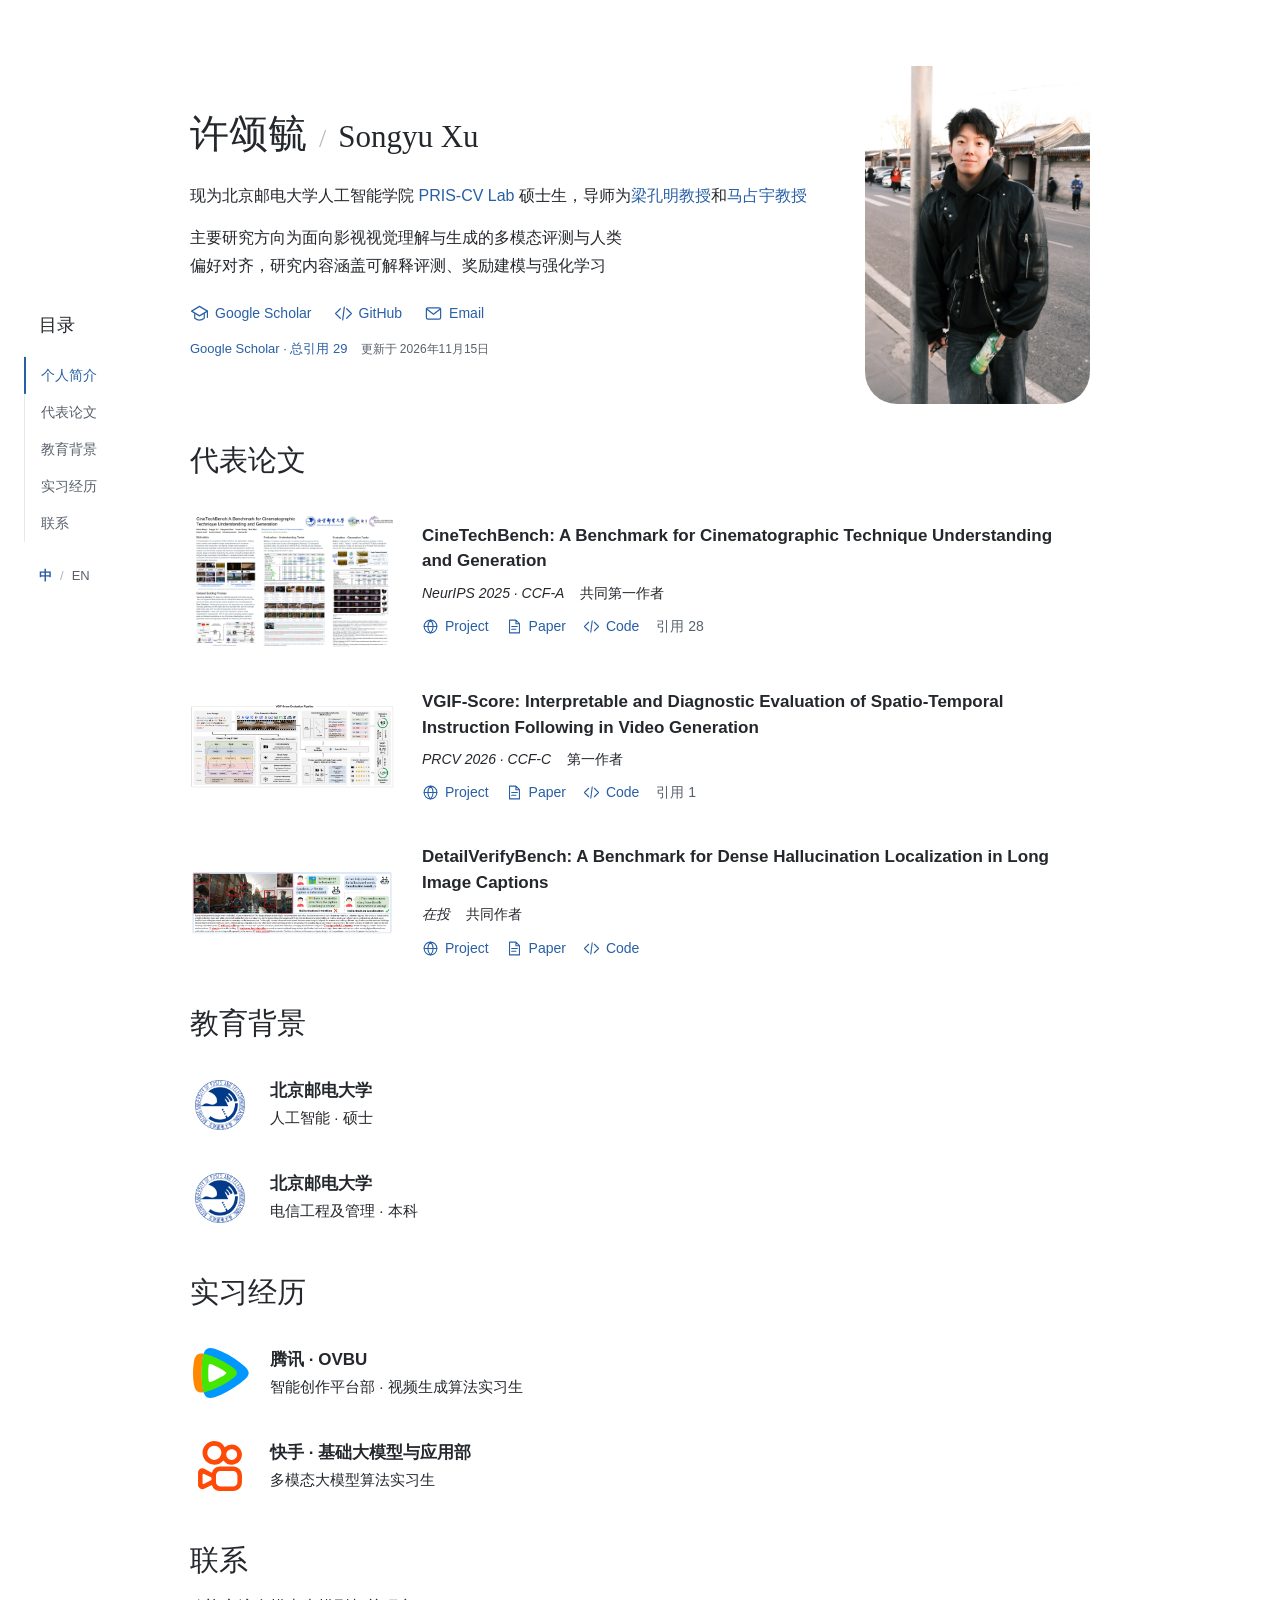
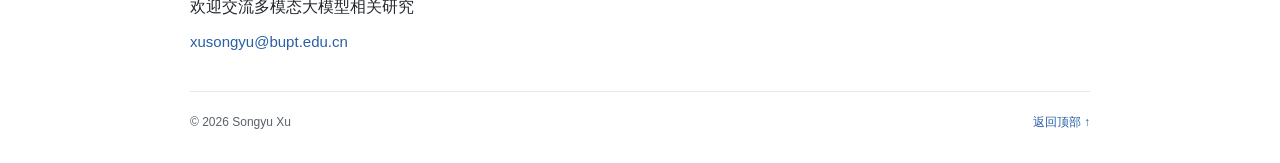
==== index.html @ 1e4b6ab9 "Keep lab and advisor names together in biography" ====
<!doctype html>
<html lang="zh-CN">
<head>
  <meta charset="utf-8">
  <meta name="viewport" content="width=device-width, initial-scale=1">
  <meta name="description" content="许颂毓，北邮 PRIS-CV 实验室硕士研究生，主要研究方向为面向影视视觉理解与生成的多模态评测与人类偏好对齐">
  <meta name="author" content="Songyu Xu | 许颂毓">
  <meta name="color-scheme" content="light">
  <meta property="og:image" content="https://notyourkev.github.io/assets/portrait-half-body.jpg?v=2">
  <title>许颂毓 | Songyu Xu</title>
  <link rel="canonical" href="https://notyourkev.github.io/">
  <link rel="icon" href="assets/bupt-logo.png" type="image/png">
  <link rel="stylesheet" href="styles.css?v=20261116-bio">
</head>
<body>
  <a class="skip-link" href="#about" data-zh="跳至正文" data-en="Skip to content">跳至正文</a>
  <svg class="icon-definitions" xmlns="http://www.w3.org/2000/svg" aria-hidden="true">
    <symbol id="icon-scholar" viewBox="0 0 24 24"><path d="m2 9 10-6 10 6-10 6L2 9Z"/><path d="M6 12v6c4 3 8 3 12 0v-6M22 9v8"/></symbol>
    <symbol id="icon-mail" viewBox="0 0 24 24"><rect x="3" y="5" width="18" height="14" rx="2"/><path d="m3 6 9 7 9-7"/></symbol>
    <symbol id="icon-code" viewBox="0 0 24 24"><path d="m8 6-6 6 6 6m8-12 6 6-6 6m-3-14-2 16"/></symbol>
    <symbol id="icon-paper" viewBox="0 0 24 24"><path d="M14 3H5v18h14V8l-5-5Zm0 0v5h5M8 12h8m-8 4h6"/></symbol>
    <symbol id="icon-globe" viewBox="0 0 24 24"><circle cx="12" cy="12" r="9"/><path d="M3 12h18M12 3c5 5 5 13 0 18-5-5-5-13 0-18Z"/></symbol>
  </svg>

  <aside class="site-header" aria-label="Page navigation">
    <div class="header-inner">
      <a class="brand" href="#about" data-zh="目录" data-en="Index">目录</a>
      <nav aria-label="页面导航">
        <a href="#about" class="active" aria-current="location" data-zh="个人简介" data-en="About">个人简介</a>
        <a href="#publications" data-zh="代表论文" data-en="Papers">代表论文</a>
        <a href="#education" data-zh="教育背景" data-en="Education">教育背景</a>
        <a href="#experience" data-zh="实习经历" data-en="Experience">实习经历</a>
        <a href="#contact" data-zh="联系" data-en="Contact">联系</a>
      </nav>
      <div class="language-switch" role="group" aria-label="语言选择">
        <button type="button" class="active" data-lang="zh" aria-pressed="true">中</button>
        <span aria-hidden="true">/</span>
        <button type="button" data-lang="en" aria-pressed="false">EN</button>
      </div>
    </div>
  </aside>

  <main id="top" class="container">
    <section id="about" class="intro" aria-labelledby="profile-title">
      <div class="intro-copy">
        <h1 id="profile-title"><span data-zh="许颂毓" data-en="Songyu Xu">许颂毓</span><span class="name-divider" aria-hidden="true">/</span><small data-zh="Songyu Xu" data-en="许颂毓">Songyu Xu</small></h1>
        <p class="intro-bio"><span data-zh="现为北京邮电大学人工智能学院 " data-en="I am an M.S. student at the School of Artificial Intelligence, Beijing University of Posts and Telecommunications, in the ">现为北京邮电大学人工智能学院 </span><a href="https://github.com/PRIS-CV" target="_blank" rel="noreferrer">PRIS-CV Lab</a><span data-zh=" 硕士生，导师为" data-en=", advised by "> 硕士生，导师为</span><a href="https://griffinliang.github.io/" target="_blank" rel="noreferrer" data-zh="梁孔明教授" data-en="Prof. Kongming Liang">梁孔明教授</a><span data-zh="和" data-en=" and ">和</span><a href="https://zhanyuma.cn/index.html" target="_blank" rel="noreferrer" data-zh="马占宇教授" data-en="Prof. Zhanyu Ma">马占宇教授</a></p>
        <p class="intro-interests" data-zh="主要研究方向为面向影视视觉理解与生成的多模态评测与人类偏好对齐，研究内容涵盖可解释评测、奖励建模与强化学习" data-en="My research focuses on multimodal evaluation and human preference alignment for cinematic visual understanding and generation, spanning interpretable evaluation, reward modeling, and reinforcement learning">主要研究方向为面向影视视觉理解与生成的多模态评测与人类偏好对齐，研究内容涵盖可解释评测、奖励建模与强化学习</p>
        <div class="profile-links">
          <a href="https://scholar.google.com/citations?user=dPrvOpQAAAAJ&amp;hl=zh-CN" target="_blank" rel="noreferrer"><svg class="icon" aria-hidden="true"><use href="#icon-scholar"/></svg>Google Scholar</a>
          <a href="https://github.com/notyourkev" target="_blank" rel="noreferrer"><svg class="icon" aria-hidden="true"><use href="#icon-code"/></svg>GitHub</a>
          <a href="mailto:xusongyu@bupt.edu.cn"><svg class="icon" aria-hidden="true"><use href="#icon-mail"/></svg>Email</a>
        </div>
        <p class="scholar-summary" hidden><a class="scholar-total" href="https://scholar.google.com/citations?user=dPrvOpQAAAAJ&amp;hl=zh-CN" target="_blank" rel="noreferrer"></a><span class="scholar-updated"></span></p>
      </div>
      <figure class="profile-portrait"><img class="portrait" src="assets/portrait-half-body.jpg?v=2" alt="许颂毓的个人照片" width="2022" height="3035" fetchpriority="high"></figure>
    </section>

    <section id="publications" class="content-section" aria-labelledby="publications-title">
      <h2 id="publications-title" data-zh="代表论文" data-en="Selected Publications">代表论文</h2>
      <article class="publication" data-paper-title="CineTechBench: A Benchmark for Cinematographic Technique Understanding and Generation">
        <button type="button" class="paper-image" data-figure aria-label="View figure"><img src="assets/cinetech-poster.png" alt="CineTechBench 论文海报" loading="lazy"></button>
        <div class="paper-copy">
          <h3><a href="https://pris-cv.github.io/CineTechBench/" target="_blank" rel="noreferrer">CineTechBench: A Benchmark for Cinematographic Technique Understanding and Generation</a></h3>
          <p class="paper-meta"><span>NeurIPS 2025 · CCF-A</span><span data-zh="共同第一作者" data-en="Co-first author">共同第一作者</span></p>
          <div class="paper-links"><a href="https://pris-cv.github.io/CineTechBench/" target="_blank" rel="noreferrer"><svg class="icon" aria-hidden="true"><use href="#icon-globe"/></svg>Project</a><a href="https://arxiv.org/abs/2505.15145" target="_blank" rel="noreferrer"><svg class="icon" aria-hidden="true"><use href="#icon-paper"/></svg>Paper</a><a href="https://github.com/PRIS-CV/CineTechBench" target="_blank" rel="noreferrer"><svg class="icon" aria-hidden="true"><use href="#icon-code"/></svg>Code</a><a class="paper-citations" hidden target="_blank" rel="noreferrer"></a></div>
        </div>
      </article>
      <article class="publication" data-paper-title="VGIF-Score: Interpretable and Diagnostic Evaluation of Spatio-Temporal Instruction Following in Video Generation">
        <button type="button" class="paper-image" data-figure aria-label="View figure"><img src="assets/vgif-pipeline.png" alt="VGIF-Score 评测流程图" loading="lazy"></button>
        <div class="paper-copy">
          <h3><a href="https://pris-cv.github.io/VGIF-SCORE/" target="_blank" rel="noreferrer">VGIF-Score: Interpretable and Diagnostic Evaluation of Spatio-Temporal Instruction Following in Video Generation</a></h3>
          <p class="paper-meta"><span>PRCV 2026 · CCF-C</span><span data-zh="第一作者" data-en="First author">第一作者</span></p>
          <div class="paper-links"><a href="https://pris-cv.github.io/VGIF-SCORE/" target="_blank" rel="noreferrer"><svg class="icon" aria-hidden="true"><use href="#icon-globe"/></svg>Project</a><a href="https://arxiv.org/abs/2607.13527" target="_blank" rel="noreferrer"><svg class="icon" aria-hidden="true"><use href="#icon-paper"/></svg>Paper</a><a href="https://github.com/PRIS-CV/VGIF-SCORE" target="_blank" rel="noreferrer"><svg class="icon" aria-hidden="true"><use href="#icon-code"/></svg>Code</a><a class="paper-citations" hidden target="_blank" rel="noreferrer"></a></div>
        </div>
      </article>
      <article class="publication" data-paper-title="DetailVerifyBench: A Benchmark for Dense Hallucination Localization in Long Image Captions">
        <button type="button" class="paper-image" data-figure aria-label="View figure"><img src="assets/detailverify-teaser.png" alt="DetailVerifyBench 幻觉定位示意图" loading="lazy"></button>
        <div class="paper-copy">
          <h3><a href="https://zyx-hhnkh.github.io/DetailVerifyBench/" target="_blank" rel="noreferrer">DetailVerifyBench: A Benchmark for Dense Hallucination Localization in Long Image Captions</a></h3>
          <p class="paper-meta"><span data-zh="在投" data-en="Under submission">在投</span><span data-zh="共同作者" data-en="Co-author">共同作者</span></p>
          <div class="paper-links"><a href="https://zyx-hhnkh.github.io/DetailVerifyBench/" target="_blank" rel="noreferrer"><svg class="icon" aria-hidden="true"><use href="#icon-globe"/></svg>Project</a><a href="https://arxiv.org/abs/2604.05623" target="_blank" rel="noreferrer"><svg class="icon" aria-hidden="true"><use href="#icon-paper"/></svg>Paper</a><a href="https://github.com/zyx-hhnkh/DetailVerifyBench" target="_blank" rel="noreferrer"><svg class="icon" aria-hidden="true"><use href="#icon-code"/></svg>Code</a><a class="paper-citations" hidden target="_blank" rel="noreferrer"></a></div>
        </div>
      </article>
    </section>

    <section id="education" class="content-section" aria-labelledby="education-title">
      <h2 id="education-title" data-zh="教育背景" data-en="Education">教育背景</h2>
      <article class="experience education-entry">
        <a class="company-mark bupt-mark" href="https://www.bupt.edu.cn/" target="_blank" rel="noreferrer" aria-label="北京邮电大学官网"><img src="assets/bupt-logo.png" alt="北京邮电大学校徽" width="316" height="316"></a>
        <div>
          <h3 data-zh="北京邮电大学" data-en="Beijing University of Posts and Telecommunications">北京邮电大学</h3>
          <p class="role" data-zh="人工智能 · 硕士" data-en="M.S. in Artificial Intelligence">人工智能 · 硕士</p>
        </div>
      </article>
      <article class="experience education-entry">
        <a class="company-mark bupt-mark" href="https://www.bupt.edu.cn/" target="_blank" rel="noreferrer" aria-label="北京邮电大学官网"><img src="assets/bupt-logo.png" alt="北京邮电大学校徽" width="316" height="316"></a>
        <div>
          <h3 data-zh="北京邮电大学" data-en="Beijing University of Posts and Telecommunications">北京邮电大学</h3>
          <p class="role" data-zh="电信工程及管理 · 本科" data-en="B.Eng. in Telecommunications Engineering with Management">电信工程及管理 · 本科</p>
        </div>
      </article>
    </section>

    <section id="experience" class="content-section" aria-labelledby="experience-title">
      <h2 id="experience-title" data-zh="实习经历" data-en="Experience">实习经历</h2>
      <article class="experience">
        <span class="company-mark tencent-mark"><img src="assets/tencent-video-logo.svg" alt="腾讯视频 logo" loading="lazy"></span>
        <div>
          <h3 data-zh="腾讯 · OVBU" data-en="Tencent · Online Video Business Unit (OVBU)">腾讯 · OVBU</h3>
          <p class="role" data-zh="智能创作平台部 · 视频生成算法实习生" data-en="Intelligent Creation Platform Department · Video Generation Algorithm Intern">智能创作平台部 · 视频生成算法实习生</p>
        </div>
      </article>
      <article class="experience">
        <span class="company-mark kuaishou-mark"><img src="assets/kuaishou-logo.svg" alt="快手 logo" loading="lazy"></span>
        <div>
          <h3 data-zh="快手 · 基础大模型与应用部" data-en="Kuaishou · Foundation Model & Applications">快手 · 基础大模型与应用部</h3>
          <p class="role" data-zh="多模态大模型算法实习生" data-en="Multimodal Model Algorithm Intern">多模态大模型算法实习生</p>
        </div>
      </article>
    </section>

    <section id="contact" class="content-section contact" aria-labelledby="contact-title">
      <h2 id="contact-title" data-zh="联系" data-en="Contact">联系</h2>
      <p data-zh="欢迎交流多模态大模型相关研究" data-en="Open to conversations on multimodal model research">欢迎交流多模态大模型相关研究</p>
      <a href="mailto:xusongyu@bupt.edu.cn">xusongyu@bupt.edu.cn</a>
    </section>
    <footer><span>© <span id="year"></span> Songyu Xu</span><a href="#about" data-zh="返回顶部 ↑" data-en="Back to top ↑">返回顶部 ↑</a></footer>
  </main>
  <dialog class="figure-dialog" aria-labelledby="figure-caption"><button type="button" class="dialog-close" aria-label="Close / 关闭">×</button><figure><img id="figure-image" alt=""><figcaption id="figure-caption"></figcaption></figure></dialog>
  <script src="script.js?v=20261115"></script>
</body>
</html>
---- styles.css ----
:root {
  --ink: #24272c;
  --muted: #59616b;
  --line: #e5e8ec;
  --link: #285fa5;
  --content: 900px;
  --heading: Palatino, "Palatino Linotype", "Book Antiqua", Georgia, "Songti SC", SimSun, serif;
}
* { box-sizing: border-box; }
[hidden] { display: none !important; }
html { scroll-behavior: smooth; }
body { margin: 0; background: #fff; color: var(--ink); font: 16px/1.75 "Segoe UI", "PingFang SC", "Microsoft YaHei", Arial, sans-serif; -webkit-font-smoothing: antialiased; }
::selection { background: #e2edfa; }
a { color: var(--link); text-decoration: none; text-underline-offset: 4px; }
a:hover { text-decoration: underline; }
a:focus-visible, button:focus-visible { outline: 2px solid var(--link); outline-offset: 5px; border-radius: 2px; }
button { font: inherit; -webkit-tap-highlight-color: transparent; }
img { display: block; max-width: 100%; }
figure, p { margin: 0; }
.icon-definitions { position: absolute; width: 0; height: 0; overflow: hidden; }
.icon { width: 19px; height: 19px; fill: none; stroke: currentColor; stroke-width: 1.5; stroke-linecap: round; stroke-linejoin: round; flex: none; }
.skip-link { position: fixed; top: -100px; left: 20px; padding: 8px 14px; background: white; z-index: 50; }
.skip-link:focus { top: 12px; }
.container { width: min(var(--content), calc(100% - 380px)); margin-inline: auto; }
.site-header { position: fixed; top: 50%; left: max(24px, calc(50% - 628px)); width: 142px; transform: translateY(-50%); z-index: 20; }
.brand { display: inline-block; margin: 0 0 15px 15px; color: var(--ink); font-family: var(--heading); font-size: 18px; }
nav { display: flex; flex-direction: column; border-left: 1px solid var(--line); }
nav a { padding: 8px 0 8px 15px; border-left: 2px solid transparent; margin-left: -1px; color: var(--muted); font-size: 14px; line-height: 1.5; }
nav a.active { color: var(--link); border-left-color: var(--link); }
nav a:hover { color: var(--link); text-decoration: none; }
.language-switch { display: flex; align-items: center; gap: 5px; margin: 20px 0 0 12px; color: #afb5bc; font-size: 13px; }
.language-switch button { border: 0; background: none; color: var(--muted); font-size: 13px; padding: 3px; cursor: pointer; }
.language-switch button.active { color: var(--link); font-weight: 650; }
.intro { display: grid; grid-template-columns: minmax(0, 1fr) 225px; align-items: center; gap: 46px; padding-top: 66px; margin-bottom: 38px; scroll-margin-top: 36px; }
.intro-copy { min-width: 0; }
h1 { display: flex; align-items: baseline; flex-wrap: wrap; gap: 12px; margin: 0 0 23px; font-family: var(--heading); font-size: 39px; font-weight: 400; line-height: 1.3; }
h1 small { font-size: 31px; font-weight: 400; }
html[lang="zh-CN"] h1 > span:first-child, html[lang="en"] h1 small { font-family: "KaiTi", "STKaiti", var(--heading); }
.name-divider { color: #b2b8bf; font-size: 26px; }
.intro-bio { text-wrap: pretty; }
.intro-bio a { white-space: nowrap; }
.intro-interests { margin-top: 14px; text-wrap: balance; }
.profile-portrait { min-width: 0; }
.portrait { width: 225px; height: auto; border-radius: 32px; }
.profile-links, .paper-links { display: flex; align-items: center; flex-wrap: wrap; gap: 10px 22px; }
.profile-links { margin-top: 23px; }
.profile-links a, .paper-links a { display: inline-flex; align-items: center; gap: 6px; font-size: 14px; line-height: 1.5; }
.scholar-summary { display: flex; align-items: baseline; flex-wrap: wrap; gap: 3px 13px; margin-top: 14px; font-size: 13px; }
.scholar-updated { color: var(--muted); font-size: 12px; }
.content-section { margin-top: 34px; scroll-margin-top: 30px; }
.content-section h2 { margin: 0 0 20px; font: 400 29px/1.3 var(--heading); }
.publication { display: grid; grid-template-columns: 205px minmax(0, 1fr); align-items: center; gap: 27px; padding: 12px 0; margin: 0 0 17px; }
.paper-image { display: flex; align-items: center; justify-content: center; width: 205px; min-height: 110px; padding: 0; border: 0; background: #fff; cursor: zoom-in; }
.paper-image img { width: 100%; max-height: 150px; object-fit: contain; }
.paper-image:hover { opacity: .85; }
.paper-copy { min-width: 0; }
.paper-copy h3 { margin: 0 0 8px; font-size: 17px; line-height: 1.5; font-weight: 600; text-wrap: pretty; }
.paper-copy h3 a { color: var(--ink); }
.paper-copy h3 a:hover { color: var(--link); }
.paper-meta { display: flex; flex-wrap: wrap; gap: 3px 16px; font-size: 14px; line-height: 1.6; }
.paper-meta > span:first-child { font-style: italic; }
.paper-links { margin-top: 12px; gap: 9px 17px; }
.paper-links .icon { width: 17px; height: 17px; }
.paper-citations { color: var(--muted); }
/* Education and internship entries share every type and logo dimension. */
.experience { display: grid; grid-template-columns: 60px minmax(0, 1fr); gap: 20px; align-items: center; padding: 12px 0; }
.experience + .experience { margin-top: 9px; }
.experience > div { min-width: 0; }
.experience h3 { margin: 0 0 3px; font-size: 17px; line-height: 1.5; font-weight: 600; text-wrap: pretty; }
.role { margin: 0; font-size: 15px; line-height: 1.65; text-wrap: pretty; }
.company-mark { position: relative; display: block; width: 60px; height: 60px; overflow: hidden; }
.company-mark img { position: absolute; display: block; max-width: none; }
.bupt-mark img, .kuaishou-mark img { width: 50px; height: 50px; top: 5px; left: 5px; object-fit: contain; }
.tencent-mark img { height: 50px; width: auto; top: 5px; left: 3px; }
.contact { padding-bottom: 35px; }
.contact h2 { margin-bottom: 13px; }
.contact p { margin-bottom: 7px; text-wrap: pretty; }
.contact > a { font-size: 15px; }
footer { display: flex; justify-content: space-between; align-items: baseline; gap: 15px; border-top: 1px solid var(--line); padding: 20px 0 30px; font-size: 12px; color: var(--muted); }
.figure-dialog { width: min(1160px, calc(100% - 36px)); max-height: calc(100dvh - 40px); padding: 48px 22px 22px; border: 1px solid var(--line); border-radius: 6px; color: var(--ink); }
.figure-dialog::backdrop { background: #17283b99; }
.figure-dialog img { width: 100%; max-height: calc(100dvh - 170px); object-fit: contain; }
.figure-dialog figcaption { margin-top: 14px; font-size: 13px; text-align: center; }
.dialog-close { position: absolute; top: 4px; right: 10px; width: 38px; height: 38px; border: 0; background: none; font-size: 29px; cursor: pointer; color: var(--ink); }
body:has(.figure-dialog[open]) { overflow: hidden; }
@media (max-width: 1180px) {
  .container { width: min(var(--content), calc(100% - 64px)); }
  .site-header { position: sticky; top: 0; left: 0; width: 100%; transform: none; background: #fffffff5; border-bottom: 1px solid var(--line); }
  .header-inner { display: flex; align-items: center; gap: 20px; width: min(var(--content), calc(100% - 64px)); margin: auto; }
  .brand { margin: 0 auto 0 0; font-size: 18px; }
  nav { flex-direction: row; border: 0; gap: 18px; }
  nav a { border: 0; border-bottom: 2px solid transparent; margin: 0; padding: 16px 0 14px; font-size: 13px; white-space: nowrap; }
  nav a.active { border-bottom-color: var(--link); }
  .language-switch { margin: 0; }
  .intro { padding-top: 40px; scroll-margin-top: 85px; }
  .content-section { scroll-margin-top: 85px; }
}
@media (max-width: 760px) {
  body { font-size: 15px; }
  .intro { grid-template-columns: minmax(0, 1fr) 180px; gap: 28px; }
  .portrait { width: 180px; border-radius: 25px; }
  h1 { font-size: 33px; gap: 8px; margin-bottom: 17px; }
  h1 small { font-size: 27px; }
  .profile-links { gap: 9px 16px; margin-top: 19px; }
  .publication { grid-template-columns: 170px minmax(0, 1fr); gap: 21px; }
  .paper-image { width: 170px; }
}
@media (max-width: 600px) {
  .container, .header-inner { width: calc(100% - 36px); }
  .header-inner { display: grid; grid-template-columns: 1fr auto; gap: 0; padding-top: 8px; }
  .brand { font-size: 16px; margin: 0; }
  .language-switch { grid-column: 2; grid-row: 1; }
  nav { grid-column: 1 / -1; grid-row: 2; justify-content: space-between; gap: 5px; padding-top: 4px; }
  nav a { padding: 8px 0 9px; font-size: 12px; }
  .intro { grid-template-columns: minmax(0, 1fr) 115px; align-items: center; gap: 18px; padding-top: 28px; margin-bottom: 28px; }
  .intro-copy { display: contents; }
  h1 { grid-column: 1; grid-row: 1; display: block; margin: 0; font-size: 32px; line-height: 1.4; }
  h1 small { display: block; margin-top: 4px; font-size: 25px; }
  .name-divider { display: none; }
  .profile-portrait { grid-column: 2; grid-row: 1; }
  .portrait { width: 115px; border-radius: 20px; }
  .intro-bio, .intro-interests, .profile-links, .scholar-summary { grid-column: 1 / -1; }
  .intro-bio { margin-top: 3px; }
  .intro-interests { margin-top: -4px; }
  .profile-links { margin-top: 0; gap: 9px 20px; }
  .profile-links a { font-size: 13px; }
  .scholar-summary { margin-top: -5px; }
  .content-section { margin-top: 29px; scroll-margin-top: 100px; }
  .intro { scroll-margin-top: 95px; }
  .content-section h2 { font-size: 25px; margin-bottom: 15px; }
  .publication { grid-template-columns: 1fr; gap: 14px; margin-bottom: 20px; padding: 8px 0 13px; }
  .paper-image { width: 100%; min-height: 0; height: 140px; }
  .paper-image img { width: 100%; height: 100%; max-height: none; }
  .paper-copy h3 { font-size: 16px; margin-bottom: 7px; }
  .paper-meta { font-size: 13px; }
  .paper-links { margin-top: 11px; }
  .paper-links a { font-size: 13px; }
  .experience { grid-template-columns: 44px minmax(0, 1fr); gap: 15px; padding: 10px 0; }
  .experience h3 { font-size: 15px; }
  .role { font-size: 14px; }
  .company-mark { width: 44px; height: 44px; }
  .bupt-mark img, .kuaishou-mark img { width: 40px; height: 40px; top: 2px; left: 2px; }
  .tencent-mark img { height: 40px; top: 2px; left: 0; }
  .contact { padding-bottom: 27px; }
}
@media (max-width: 360px) {
  .container, .header-inner { width: calc(100% - 28px); }
  nav a { font-size: 11px; }
  .intro { grid-template-columns: minmax(0, 1fr) 104px; gap: 14px; }
  .portrait { width: 104px; }
  h1 { font-size: 29px; }
  h1 small { font-size: 23px; }
  .profile-links { gap: 8px 17px; }
}
@media (prefers-reduced-motion: reduce) { html { scroll-behavior: auto; } }
@media print {
  .site-header, .skip-link, .figure-dialog { display: none; }
  .container { width: 100%; }
  .intro { padding-top: 0; }
  .publication, .experience { break-inside: avoid; }
}
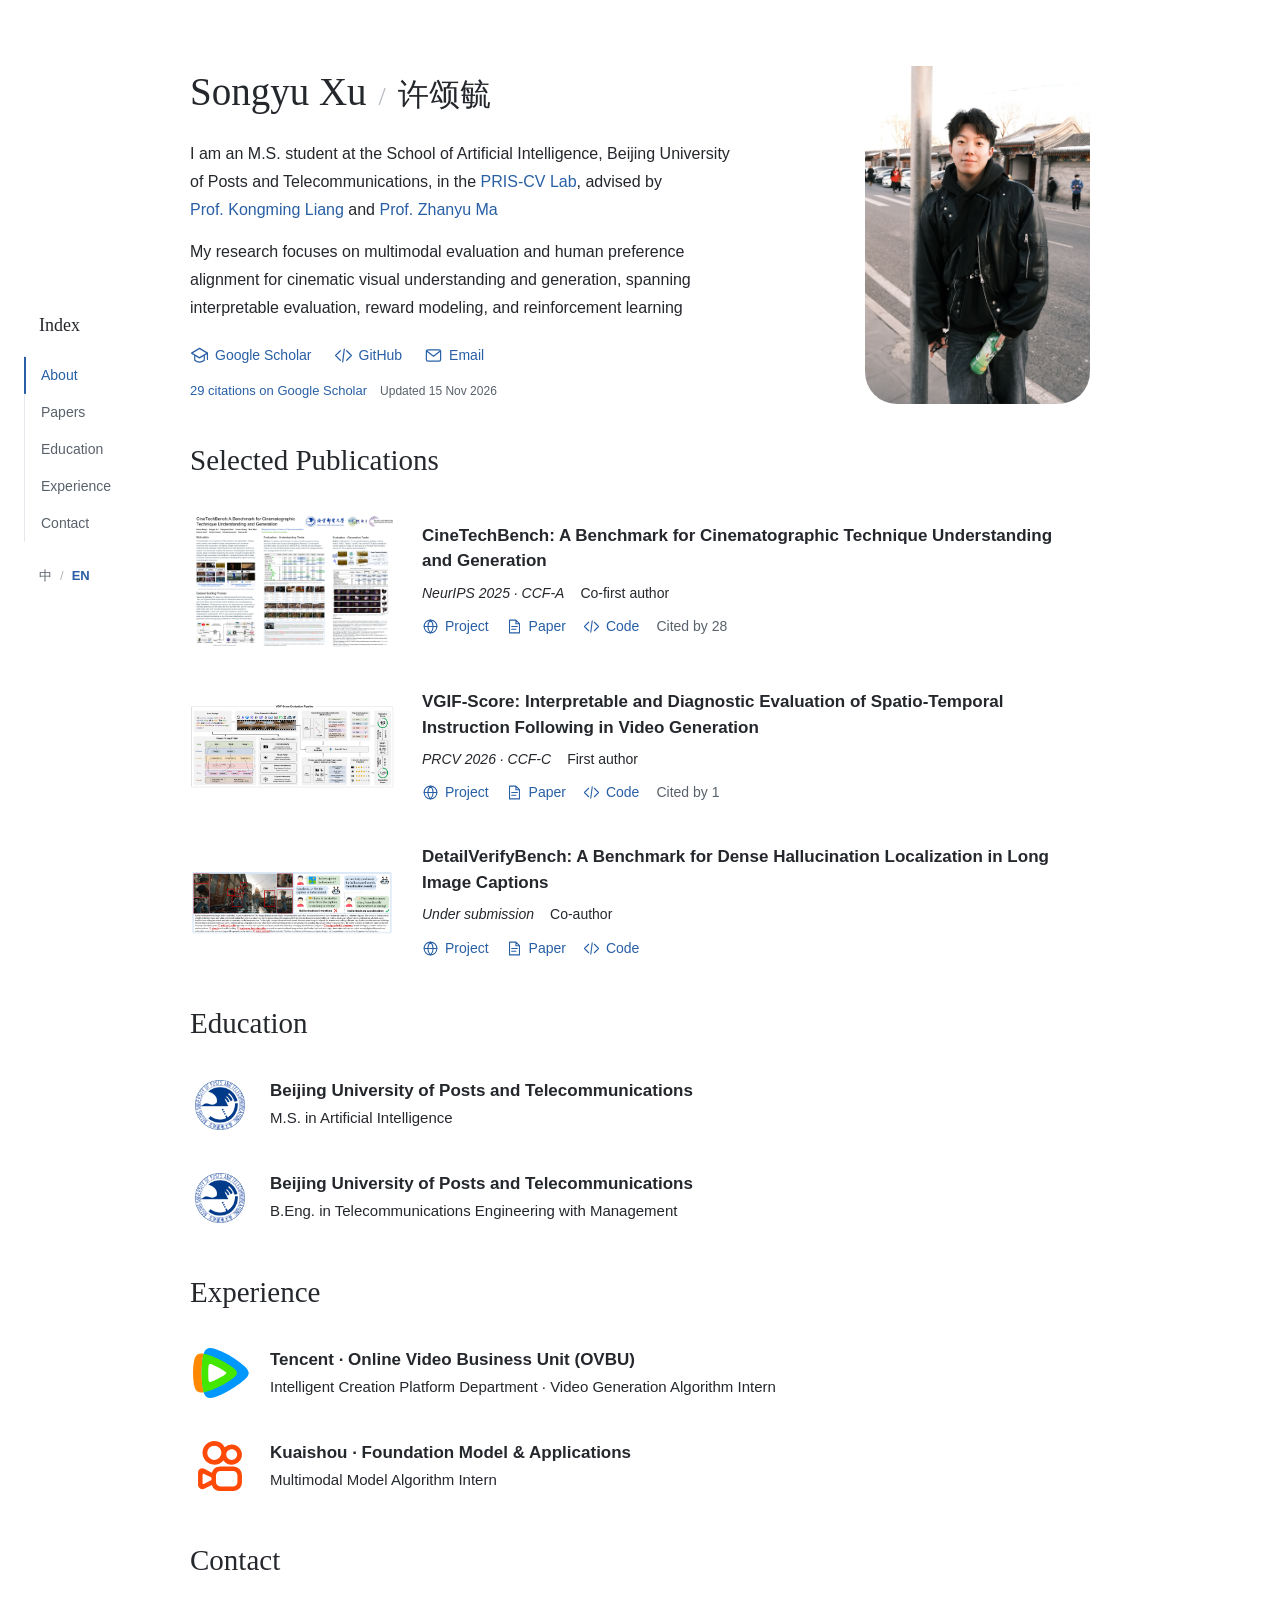
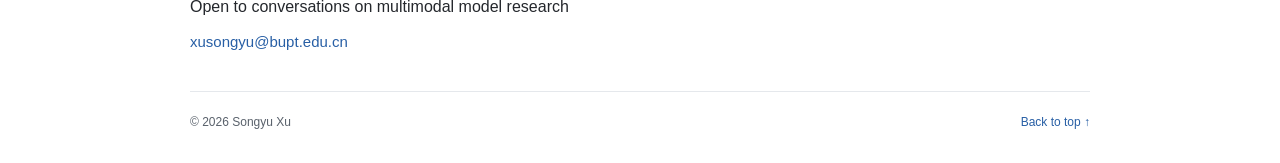
==== commit aa70a3ae: "Use English homepage metadata and portrait previews" ====
--- a/index.html
+++ b/index.html
@@ -1,19 +1,53 @@
 <!doctype html>
-<html lang="zh-CN">
+<html lang="en">
 <head>
   <meta charset="utf-8">
   <meta name="viewport" content="width=device-width, initial-scale=1">
-  <meta name="description" content="许颂毓，北邮 PRIS-CV 实验室硕士研究生，主要研究方向为面向影视视觉理解与生成的多模态评测与人类偏好对齐">
+  <title>Songyu Xu - Homepage</title>
+  <meta name="description" content="Songyu Xu is a PRIS-CV Lab master’s student at Beijing University of Posts and Telecommunications, researching multimodal evaluation and human preference alignment for cinematic visual understanding and generation.">
   <meta name="author" content="Songyu Xu | 许颂毓">
   <meta name="color-scheme" content="light">
-  <meta property="og:image" content="https://notyourkev.github.io/assets/portrait-half-body.jpg?v=2">
-  <title>许颂毓 | Songyu Xu</title>
+  <meta name="robots" content="max-image-preview:large">
   <link rel="canonical" href="https://notyourkev.github.io/">
-  <link rel="icon" href="assets/bupt-logo.png" type="image/png">
+  <link rel="icon" href="/assets/songyu-xu-icon.png" type="image/png" sizes="96x96">
+  <meta property="og:type" content="website">
+  <meta property="og:url" content="https://notyourkev.github.io/">
+  <meta property="og:site_name" content="Songyu Xu">
+  <meta property="og:title" content="Songyu Xu - Homepage">
+  <meta property="og:description" content="Songyu Xu is a PRIS-CV Lab master’s student at Beijing University of Posts and Telecommunications, researching multimodal evaluation and human preference alignment for cinematic visual understanding and generation.">
+  <meta property="og:image" content="https://notyourkev.github.io/assets/songyu-xu-portrait.jpg">
+  <meta property="og:image:alt" content="Portrait of Songyu Xu">
+  <script type="application/ld+json">
+  {
+    "@context": "https://schema.org",
+    "@graph": [
+      {
+        "@type": "WebSite",
+        "@id": "https://notyourkev.github.io/#website",
+        "url": "https://notyourkev.github.io/",
+        "name": "Songyu Xu",
+        "alternateName": "许颂毓"
+      },
+      {
+        "@type": "ProfilePage",
+        "url": "https://notyourkev.github.io/",
+        "name": "Songyu Xu - Homepage",
+        "isPartOf": { "@id": "https://notyourkev.github.io/#website" },
+        "primaryImageOfPage": { "@type": "ImageObject", "contentUrl": "https://notyourkev.github.io/assets/songyu-xu-portrait.jpg" },
+        "mainEntity": {
+          "@type": "Person",
+          "name": "Songyu Xu",
+          "alternateName": "许颂毓",
+          "image": "https://notyourkev.github.io/assets/songyu-xu-portrait.jpg"
+        }
+      }
+    ]
+  }
+  </script>
   <link rel="stylesheet" href="styles.css?v=20261116-bio">
 </head>
 <body>
-  <a class="skip-link" href="#about" data-zh="跳至正文" data-en="Skip to content">跳至正文</a>
+  <a class="skip-link" href="#about" data-zh="跳至正文" data-en="Skip to content">Skip to content</a>
   <svg class="icon-definitions" xmlns="http://www.w3.org/2000/svg" aria-hidden="true">
     <symbol id="icon-scholar" viewBox="0 0 24 24"><path d="m2 9 10-6 10 6-10 6L2 9Z"/><path d="M6 12v6c4 3 8 3 12 0v-6M22 9v8"/></symbol>
     <symbol id="icon-mail" viewBox="0 0 24 24"><rect x="3" y="5" width="18" height="14" rx="2"/><path d="m3 6 9 7 9-7"/></symbol>
@@ -24,18 +58,18 @@
 
   <aside class="site-header" aria-label="Page navigation">
     <div class="header-inner">
-      <a class="brand" href="#about" data-zh="目录" data-en="Index">目录</a>
-      <nav aria-label="页面导航">
-        <a href="#about" class="active" aria-current="location" data-zh="个人简介" data-en="About">个人简介</a>
-        <a href="#publications" data-zh="代表论文" data-en="Papers">代表论文</a>
-        <a href="#education" data-zh="教育背景" data-en="Education">教育背景</a>
-        <a href="#experience" data-zh="实习经历" data-en="Experience">实习经历</a>
-        <a href="#contact" data-zh="联系" data-en="Contact">联系</a>
+      <a class="brand" href="#about" data-zh="目录" data-en="Index">Index</a>
+      <nav aria-label="Page sections">
+        <a href="#about" class="active" aria-current="location" data-zh="个人简介" data-en="About">About</a>
+        <a href="#publications" data-zh="代表论文" data-en="Papers">Papers</a>
+        <a href="#education" data-zh="教育背景" data-en="Education">Education</a>
+        <a href="#experience" data-zh="实习经历" data-en="Experience">Experience</a>
+        <a href="#contact" data-zh="联系" data-en="Contact">Contact</a>
       </nav>
-      <div class="language-switch" role="group" aria-label="语言选择">
-        <button type="button" class="active" data-lang="zh" aria-pressed="true">中</button>
+      <div class="language-switch" role="group" aria-label="Language selection">
+        <button type="button" data-lang="zh" aria-pressed="false">中</button>
         <span aria-hidden="true">/</span>
-        <button type="button" data-lang="en" aria-pressed="false">EN</button>
+        <button type="button" class="active" data-lang="en" aria-pressed="true">EN</button>
       </div>
     </div>
   </aside>
@@ -43,9 +77,9 @@
   <main id="top" class="container">
     <section id="about" class="intro" aria-labelledby="profile-title">
       <div class="intro-copy">
-        <h1 id="profile-title"><span data-zh="许颂毓" data-en="Songyu Xu">许颂毓</span><span class="name-divider" aria-hidden="true">/</span><small data-zh="Songyu Xu" data-en="许颂毓">Songyu Xu</small></h1>
-        <p class="intro-bio"><span data-zh="现为北京邮电大学人工智能学院 " data-en="I am an M.S. student at the School of Artificial Intelligence, Beijing University of Posts and Telecommunications, in the ">现为北京邮电大学人工智能学院 </span><a href="https://github.com/PRIS-CV" target="_blank" rel="noreferrer">PRIS-CV Lab</a><span data-zh=" 硕士生，导师为" data-en=", advised by "> 硕士生，导师为</span><a href="https://griffinliang.github.io/" target="_blank" rel="noreferrer" data-zh="梁孔明教授" data-en="Prof. Kongming Liang">梁孔明教授</a><span data-zh="和" data-en=" and ">和</span><a href="https://zhanyuma.cn/index.html" target="_blank" rel="noreferrer" data-zh="马占宇教授" data-en="Prof. Zhanyu Ma">马占宇教授</a></p>
-        <p class="intro-interests" data-zh="主要研究方向为面向影视视觉理解与生成的多模态评测与人类偏好对齐，研究内容涵盖可解释评测、奖励建模与强化学习" data-en="My research focuses on multimodal evaluation and human preference alignment for cinematic visual understanding and generation, spanning interpretable evaluation, reward modeling, and reinforcement learning">主要研究方向为面向影视视觉理解与生成的多模态评测与人类偏好对齐，研究内容涵盖可解释评测、奖励建模与强化学习</p>
+        <h1 id="profile-title"><span data-zh="许颂毓" data-en="Songyu Xu">Songyu Xu</span><span class="name-divider" aria-hidden="true">/</span><small data-zh="Songyu Xu" data-en="许颂毓">许颂毓</small></h1>
+        <p class="intro-bio"><span data-zh="现为北京邮电大学人工智能学院 " data-en="I am an M.S. student at the School of Artificial Intelligence, Beijing University of Posts and Telecommunications, in the ">I am an M.S. student at the School of Artificial Intelligence, Beijing University of Posts and Telecommunications, in the </span><a href="https://github.com/PRIS-CV" target="_blank" rel="noreferrer">PRIS-CV Lab</a><span data-zh=" 硕士生，导师为" data-en=", advised by ">, advised by </span><a href="https://griffinliang.github.io/" target="_blank" rel="noreferrer" data-zh="梁孔明教授" data-en="Prof. Kongming Liang">Prof. Kongming Liang</a><span data-zh="和" data-en=" and "> and </span><a href="https://zhanyuma.cn/index.html" target="_blank" rel="noreferrer" data-zh="马占宇教授" data-en="Prof. Zhanyu Ma">Prof. Zhanyu Ma</a></p>
+        <p class="intro-interests" data-zh="主要研究方向为面向影视视觉理解与生成的多模态评测与人类偏好对齐，研究内容涵盖可解释评测、奖励建模与强化学习" data-en="My research focuses on multimodal evaluation and human preference alignment for cinematic visual understanding and generation, spanning interpretable evaluation, reward modeling, and reinforcement learning">My research focuses on multimodal evaluation and human preference alignment for cinematic visual understanding and generation, spanning interpretable evaluation, reward modeling, and reinforcement learning</p>
         <div class="profile-links">
           <a href="https://scholar.google.com/citations?user=dPrvOpQAAAAJ&amp;hl=zh-CN" target="_blank" rel="noreferrer"><svg class="icon" aria-hidden="true"><use href="#icon-scholar"/></svg>Google Scholar</a>
           <a href="https://github.com/notyourkev" target="_blank" rel="noreferrer"><svg class="icon" aria-hidden="true"><use href="#icon-code"/></svg>GitHub</a>
@@ -53,16 +87,16 @@
         </div>
         <p class="scholar-summary" hidden><a class="scholar-total" href="https://scholar.google.com/citations?user=dPrvOpQAAAAJ&amp;hl=zh-CN" target="_blank" rel="noreferrer"></a><span class="scholar-updated"></span></p>
       </div>
-      <figure class="profile-portrait"><img class="portrait" src="assets/portrait-half-body.jpg?v=2" alt="许颂毓的个人照片" width="2022" height="3035" fetchpriority="high"></figure>
+      <figure class="profile-portrait"><img class="portrait" src="assets/portrait-half-body.jpg?v=2" alt="Portrait of Songyu Xu" width="2022" height="3035" fetchpriority="high"></figure>
     </section>
 
     <section id="publications" class="content-section" aria-labelledby="publications-title">
-      <h2 id="publications-title" data-zh="代表论文" data-en="Selected Publications">代表论文</h2>
+      <h2 id="publications-title" data-zh="代表论文" data-en="Selected Publications">Selected Publications</h2>
       <article class="publication" data-paper-title="CineTechBench: A Benchmark for Cinematographic Technique Understanding and Generation">
         <button type="button" class="paper-image" data-figure aria-label="View figure"><img src="assets/cinetech-poster.png" alt="CineTechBench 论文海报" loading="lazy"></button>
         <div class="paper-copy">
           <h3><a href="https://pris-cv.github.io/CineTechBench/" target="_blank" rel="noreferrer">CineTechBench: A Benchmark for Cinematographic Technique Understanding and Generation</a></h3>
-          <p class="paper-meta"><span>NeurIPS 2025 · CCF-A</span><span data-zh="共同第一作者" data-en="Co-first author">共同第一作者</span></p>
+          <p class="paper-meta"><span>NeurIPS 2025 · CCF-A</span><span data-zh="共同第一作者" data-en="Co-first author">Co-first author</span></p>
           <div class="paper-links"><a href="https://pris-cv.github.io/CineTechBench/" target="_blank" rel="noreferrer"><svg class="icon" aria-hidden="true"><use href="#icon-globe"/></svg>Project</a><a href="https://arxiv.org/abs/2505.15145" target="_blank" rel="noreferrer"><svg class="icon" aria-hidden="true"><use href="#icon-paper"/></svg>Paper</a><a href="https://github.com/PRIS-CV/CineTechBench" target="_blank" rel="noreferrer"><svg class="icon" aria-hidden="true"><use href="#icon-code"/></svg>Code</a><a class="paper-citations" hidden target="_blank" rel="noreferrer"></a></div>
         </div>
       </article>
@@ -70,7 +104,7 @@
         <button type="button" class="paper-image" data-figure aria-label="View figure"><img src="assets/vgif-pipeline.png" alt="VGIF-Score 评测流程图" loading="lazy"></button>
         <div class="paper-copy">
           <h3><a href="https://pris-cv.github.io/VGIF-SCORE/" target="_blank" rel="noreferrer">VGIF-Score: Interpretable and Diagnostic Evaluation of Spatio-Temporal Instruction Following in Video Generation</a></h3>
-          <p class="paper-meta"><span>PRCV 2026 · CCF-C</span><span data-zh="第一作者" data-en="First author">第一作者</span></p>
+          <p class="paper-meta"><span>PRCV 2026 · CCF-C</span><span data-zh="第一作者" data-en="First author">First author</span></p>
           <div class="paper-links"><a href="https://pris-cv.github.io/VGIF-SCORE/" target="_blank" rel="noreferrer"><svg class="icon" aria-hidden="true"><use href="#icon-globe"/></svg>Project</a><a href="https://arxiv.org/abs/2607.13527" target="_blank" rel="noreferrer"><svg class="icon" aria-hidden="true"><use href="#icon-paper"/></svg>Paper</a><a href="https://github.com/PRIS-CV/VGIF-SCORE" target="_blank" rel="noreferrer"><svg class="icon" aria-hidden="true"><use href="#icon-code"/></svg>Code</a><a class="paper-citations" hidden target="_blank" rel="noreferrer"></a></div>
         </div>
       </article>
@@ -78,56 +112,56 @@
         <button type="button" class="paper-image" data-figure aria-label="View figure"><img src="assets/detailverify-teaser.png" alt="DetailVerifyBench 幻觉定位示意图" loading="lazy"></button>
         <div class="paper-copy">
           <h3><a href="https://zyx-hhnkh.github.io/DetailVerifyBench/" target="_blank" rel="noreferrer">DetailVerifyBench: A Benchmark for Dense Hallucination Localization in Long Image Captions</a></h3>
-          <p class="paper-meta"><span data-zh="在投" data-en="Under submission">在投</span><span data-zh="共同作者" data-en="Co-author">共同作者</span></p>
+          <p class="paper-meta"><span data-zh="在投" data-en="Under submission">Under submission</span><span data-zh="共同作者" data-en="Co-author">Co-author</span></p>
           <div class="paper-links"><a href="https://zyx-hhnkh.github.io/DetailVerifyBench/" target="_blank" rel="noreferrer"><svg class="icon" aria-hidden="true"><use href="#icon-globe"/></svg>Project</a><a href="https://arxiv.org/abs/2604.05623" target="_blank" rel="noreferrer"><svg class="icon" aria-hidden="true"><use href="#icon-paper"/></svg>Paper</a><a href="https://github.com/zyx-hhnkh/DetailVerifyBench" target="_blank" rel="noreferrer"><svg class="icon" aria-hidden="true"><use href="#icon-code"/></svg>Code</a><a class="paper-citations" hidden target="_blank" rel="noreferrer"></a></div>
         </div>
       </article>
     </section>
 
     <section id="education" class="content-section" aria-labelledby="education-title">
-      <h2 id="education-title" data-zh="教育背景" data-en="Education">教育背景</h2>
+      <h2 id="education-title" data-zh="教育背景" data-en="Education">Education</h2>
       <article class="experience education-entry">
         <a class="company-mark bupt-mark" href="https://www.bupt.edu.cn/" target="_blank" rel="noreferrer" aria-label="北京邮电大学官网"><img src="assets/bupt-logo.png" alt="北京邮电大学校徽" width="316" height="316"></a>
         <div>
-          <h3 data-zh="北京邮电大学" data-en="Beijing University of Posts and Telecommunications">北京邮电大学</h3>
-          <p class="role" data-zh="人工智能 · 硕士" data-en="M.S. in Artificial Intelligence">人工智能 · 硕士</p>
+          <h3 data-zh="北京邮电大学" data-en="Beijing University of Posts and Telecommunications">Beijing University of Posts and Telecommunications</h3>
+          <p class="role" data-zh="人工智能 · 硕士" data-en="M.S. in Artificial Intelligence">M.S. in Artificial Intelligence</p>
         </div>
       </article>
       <article class="experience education-entry">
         <a class="company-mark bupt-mark" href="https://www.bupt.edu.cn/" target="_blank" rel="noreferrer" aria-label="北京邮电大学官网"><img src="assets/bupt-logo.png" alt="北京邮电大学校徽" width="316" height="316"></a>
         <div>
-          <h3 data-zh="北京邮电大学" data-en="Beijing University of Posts and Telecommunications">北京邮电大学</h3>
-          <p class="role" data-zh="电信工程及管理 · 本科" data-en="B.Eng. in Telecommunications Engineering with Management">电信工程及管理 · 本科</p>
+          <h3 data-zh="北京邮电大学" data-en="Beijing University of Posts and Telecommunications">Beijing University of Posts and Telecommunications</h3>
+          <p class="role" data-zh="电信工程及管理 · 本科" data-en="B.Eng. in Telecommunications Engineering with Management">B.Eng. in Telecommunications Engineering with Management</p>
         </div>
       </article>
     </section>
 
     <section id="experience" class="content-section" aria-labelledby="experience-title">
-      <h2 id="experience-title" data-zh="实习经历" data-en="Experience">实习经历</h2>
+      <h2 id="experience-title" data-zh="实习经历" data-en="Experience">Experience</h2>
       <article class="experience">
         <span class="company-mark tencent-mark"><img src="assets/tencent-video-logo.svg" alt="腾讯视频 logo" loading="lazy"></span>
         <div>
-          <h3 data-zh="腾讯 · OVBU" data-en="Tencent · Online Video Business Unit (OVBU)">腾讯 · OVBU</h3>
-          <p class="role" data-zh="智能创作平台部 · 视频生成算法实习生" data-en="Intelligent Creation Platform Department · Video Generation Algorithm Intern">智能创作平台部 · 视频生成算法实习生</p>
+          <h3 data-zh="腾讯 · OVBU" data-en="Tencent · Online Video Business Unit (OVBU)">Tencent · Online Video Business Unit (OVBU)</h3>
+          <p class="role" data-zh="智能创作平台部 · 视频生成算法实习生" data-en="Intelligent Creation Platform Department · Video Generation Algorithm Intern">Intelligent Creation Platform Department · Video Generation Algorithm Intern</p>
         </div>
       </article>
       <article class="experience">
         <span class="company-mark kuaishou-mark"><img src="assets/kuaishou-logo.svg" alt="快手 logo" loading="lazy"></span>
         <div>
-          <h3 data-zh="快手 · 基础大模型与应用部" data-en="Kuaishou · Foundation Model & Applications">快手 · 基础大模型与应用部</h3>
-          <p class="role" data-zh="多模态大模型算法实习生" data-en="Multimodal Model Algorithm Intern">多模态大模型算法实习生</p>
+          <h3 data-zh="快手 · 基础大模型与应用部" data-en="Kuaishou · Foundation Model & Applications">Kuaishou · Foundation Model &amp; Applications</h3>
+          <p class="role" data-zh="多模态大模型算法实习生" data-en="Multimodal Model Algorithm Intern">Multimodal Model Algorithm Intern</p>
         </div>
       </article>
     </section>
 
     <section id="contact" class="content-section contact" aria-labelledby="contact-title">
-      <h2 id="contact-title" data-zh="联系" data-en="Contact">联系</h2>
-      <p data-zh="欢迎交流多模态大模型相关研究" data-en="Open to conversations on multimodal model research">欢迎交流多模态大模型相关研究</p>
+      <h2 id="contact-title" data-zh="联系" data-en="Contact">Contact</h2>
+      <p data-zh="欢迎交流多模态大模型相关研究" data-en="Open to conversations on multimodal model research">Open to conversations on multimodal model research</p>
       <a href="mailto:xusongyu@bupt.edu.cn">xusongyu@bupt.edu.cn</a>
     </section>
-    <footer><span>© <span id="year"></span> Songyu Xu</span><a href="#about" data-zh="返回顶部 ↑" data-en="Back to top ↑">返回顶部 ↑</a></footer>
+    <footer><span>© <span id="year"></span> Songyu Xu</span><a href="#about" data-zh="返回顶部 ↑" data-en="Back to top ↑">Back to top ↑</a></footer>
   </main>
   <dialog class="figure-dialog" aria-labelledby="figure-caption"><button type="button" class="dialog-close" aria-label="Close / 关闭">×</button><figure><img id="figure-image" alt=""><figcaption id="figure-caption"></figcaption></figure></dialog>
-  <script src="script.js?v=20261115"></script>
+  <script src="script.js?v=20261122-english"></script>
 </body>
 </html>
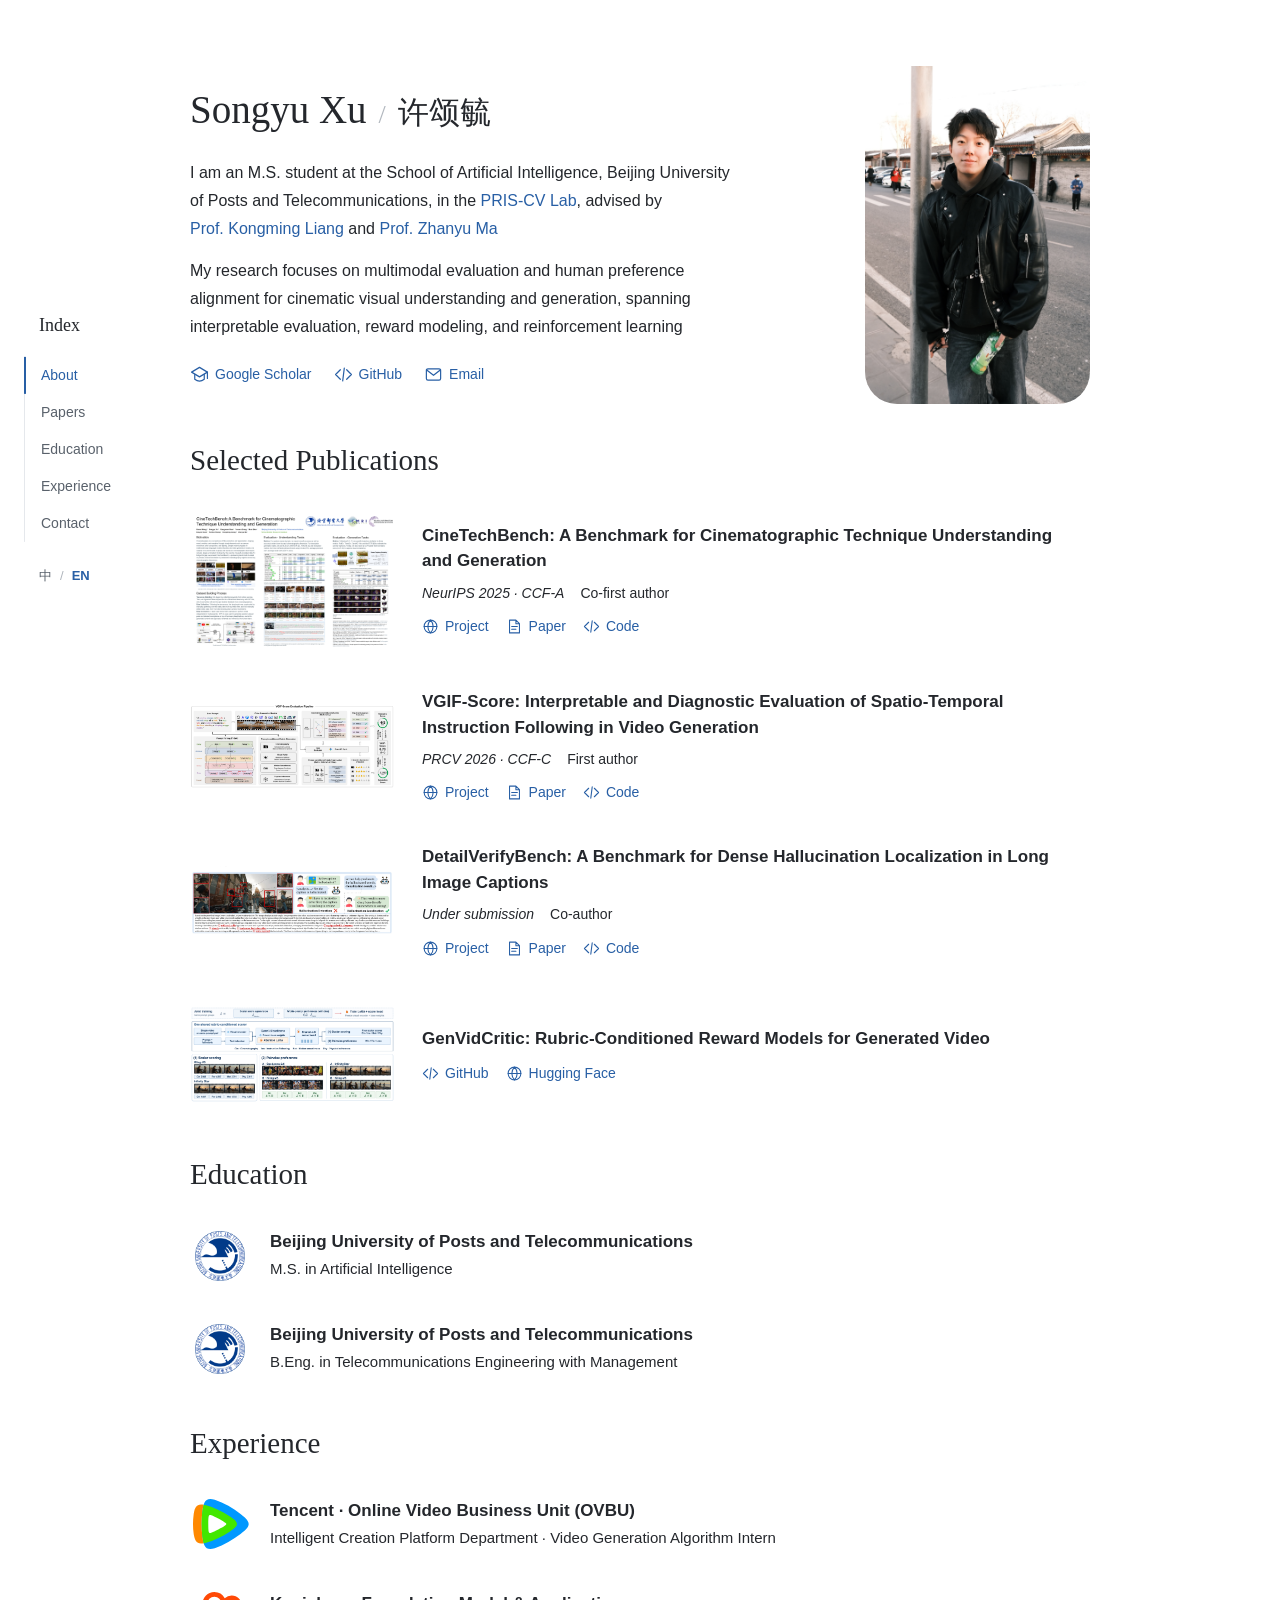
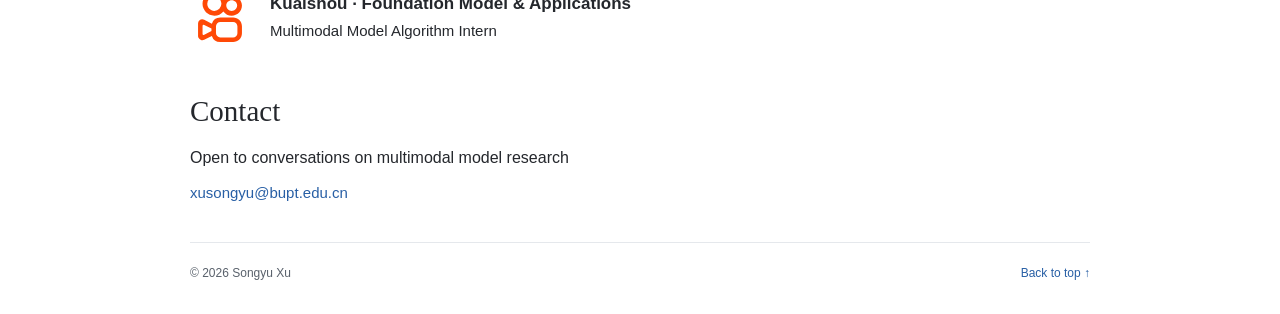
==== commit 19f22ec0: "Add GenVidCritic to selected publications" ====
--- a/index.html
+++ b/index.html
@@ -116,6 +116,13 @@
           <div class="paper-links"><a href="https://zyx-hhnkh.github.io/DetailVerifyBench/" target="_blank" rel="noreferrer"><svg class="icon" aria-hidden="true"><use href="#icon-globe"/></svg>Project</a><a href="https://arxiv.org/abs/2604.05623" target="_blank" rel="noreferrer"><svg class="icon" aria-hidden="true"><use href="#icon-paper"/></svg>Paper</a><a href="https://github.com/zyx-hhnkh/DetailVerifyBench" target="_blank" rel="noreferrer"><svg class="icon" aria-hidden="true"><use href="#icon-code"/></svg>Code</a><a class="paper-citations" hidden target="_blank" rel="noreferrer"></a></div>
         </div>
       </article>
+      <article class="publication" id="genvidcritic">
+        <button type="button" class="paper-image" data-figure aria-label="View figure"><img src="assets/genvidcritic-architecture.png" alt="GenVidCritic architecture for training video reward models" loading="lazy"></button>
+        <div class="paper-copy">
+          <h3><a href="https://github.com/notyourkev/GenVidCritic" target="_blank" rel="noreferrer">GenVidCritic: Rubric-Conditioned Reward Models for Generated Video</a></h3>
+          <div class="paper-links"><a href="https://github.com/notyourkev/GenVidCritic" target="_blank" rel="noreferrer"><svg class="icon" aria-hidden="true"><use href="#icon-code"/></svg>GitHub</a><a href="https://huggingface.co/Notyourkev/GenVidCritic-4B" target="_blank" rel="noreferrer"><svg class="icon" aria-hidden="true"><use href="#icon-globe"/></svg>Hugging Face</a></div>
+        </div>
+      </article>
     </section>
 
     <section id="education" class="content-section" aria-labelledby="education-title">
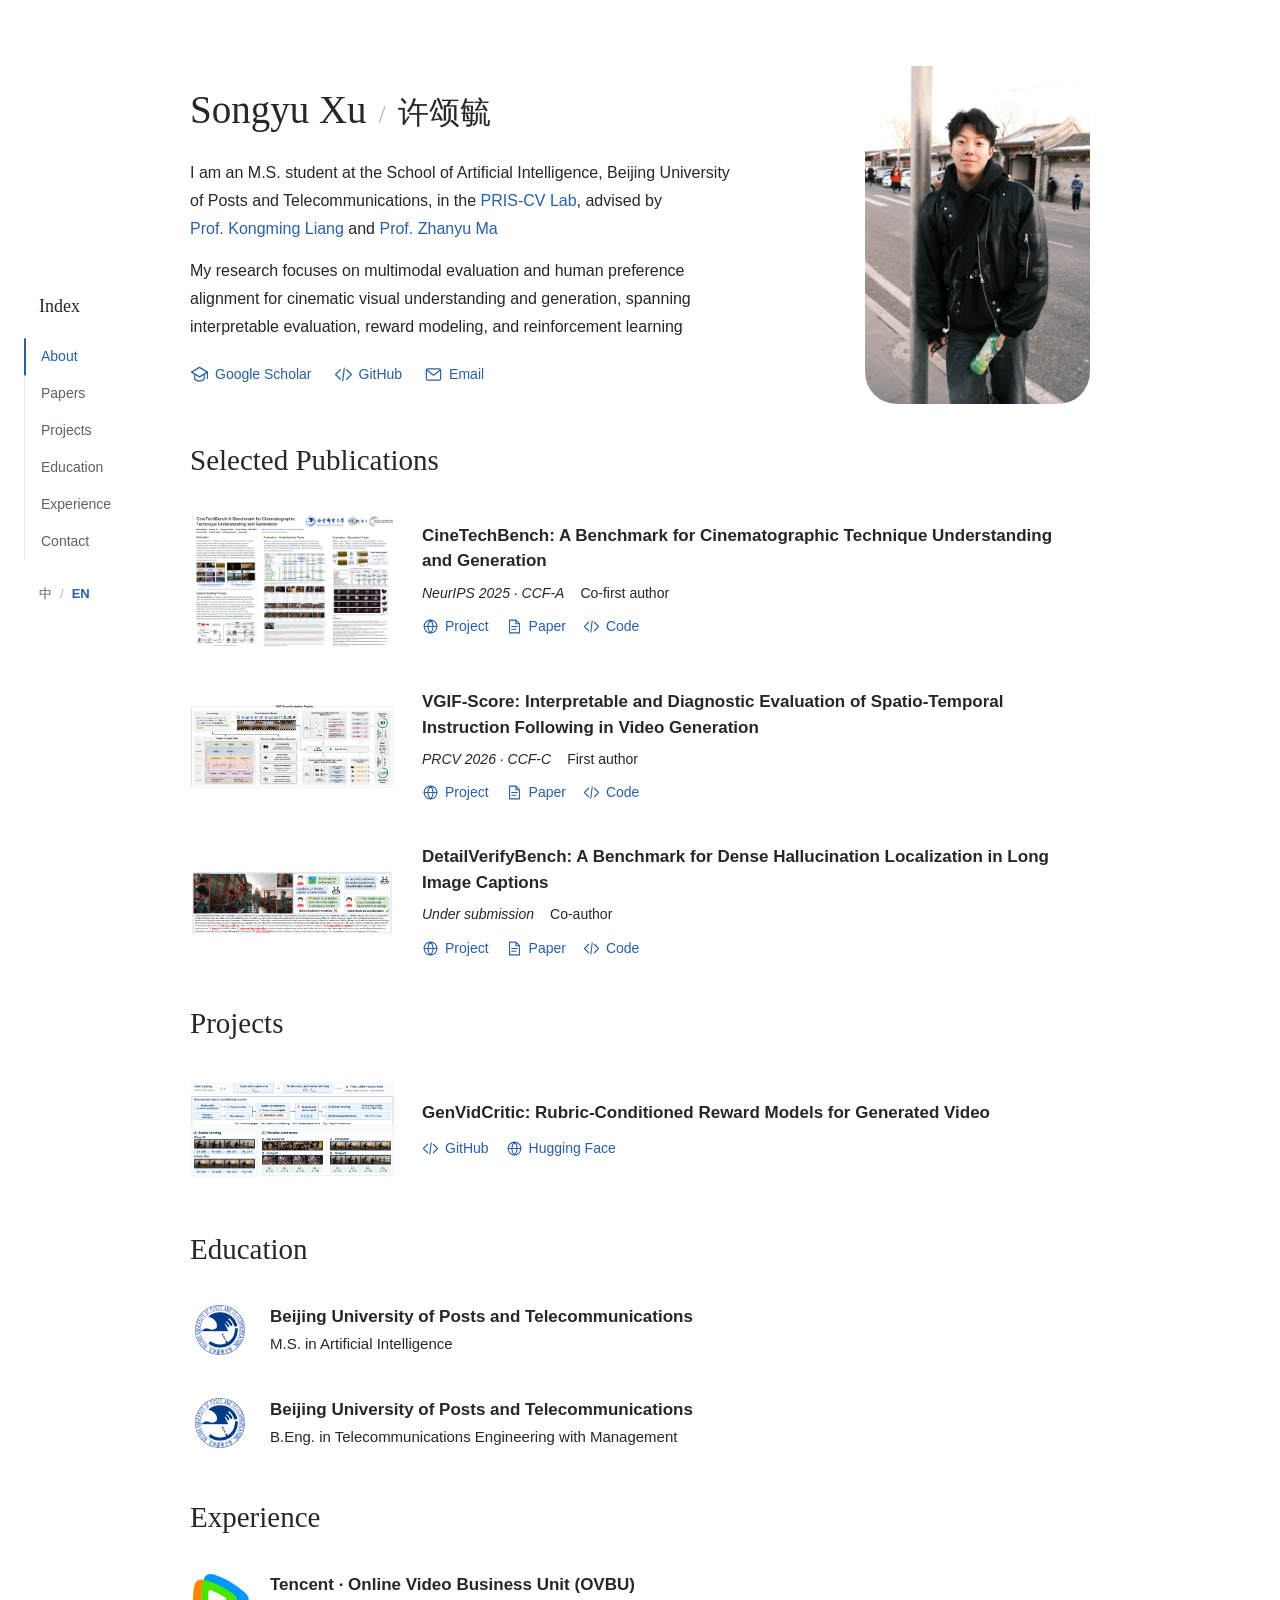
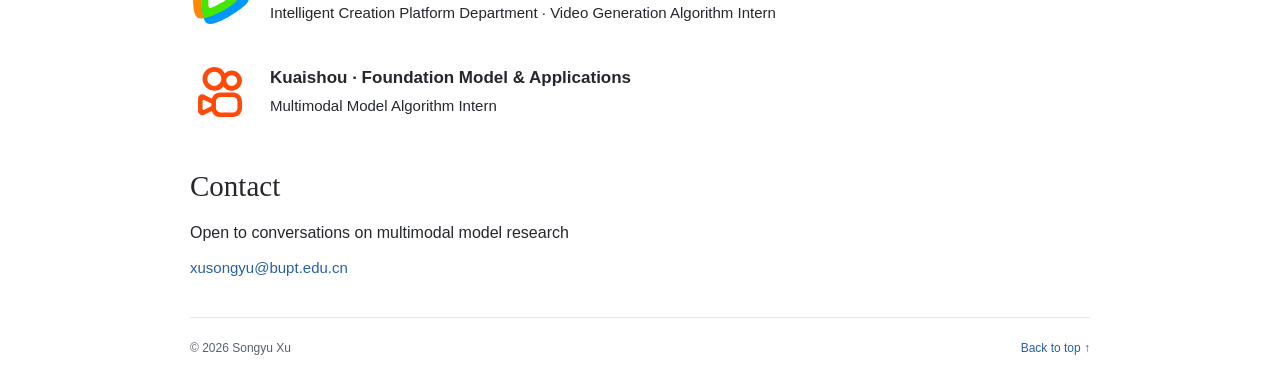
==== commit 10088618: "Give GenVidCritic its own homepage section" ====
--- a/index.html
+++ b/index.html
@@ -62,6 +62,7 @@
       <nav aria-label="Page sections">
         <a href="#about" class="active" aria-current="location" data-zh="个人简介" data-en="About">About</a>
         <a href="#publications" data-zh="代表论文" data-en="Papers">Papers</a>
+        <a href="#projects" data-zh="项目" data-en="Projects">Projects</a>
         <a href="#education" data-zh="教育背景" data-en="Education">Education</a>
         <a href="#experience" data-zh="实习经历" data-en="Experience">Experience</a>
         <a href="#contact" data-zh="联系" data-en="Contact">Contact</a>
@@ -116,6 +117,10 @@
           <div class="paper-links"><a href="https://zyx-hhnkh.github.io/DetailVerifyBench/" target="_blank" rel="noreferrer"><svg class="icon" aria-hidden="true"><use href="#icon-globe"/></svg>Project</a><a href="https://arxiv.org/abs/2604.05623" target="_blank" rel="noreferrer"><svg class="icon" aria-hidden="true"><use href="#icon-paper"/></svg>Paper</a><a href="https://github.com/zyx-hhnkh/DetailVerifyBench" target="_blank" rel="noreferrer"><svg class="icon" aria-hidden="true"><use href="#icon-code"/></svg>Code</a><a class="paper-citations" hidden target="_blank" rel="noreferrer"></a></div>
         </div>
       </article>
+    </section>
+
+    <section id="projects" class="content-section" aria-labelledby="projects-title">
+      <h2 id="projects-title" data-zh="项目" data-en="Projects">Projects</h2>
       <article class="publication" id="genvidcritic">
         <button type="button" class="paper-image" data-figure aria-label="View figure"><img src="assets/genvidcritic-architecture.png" alt="GenVidCritic architecture for training video reward models" loading="lazy"></button>
         <div class="paper-copy">
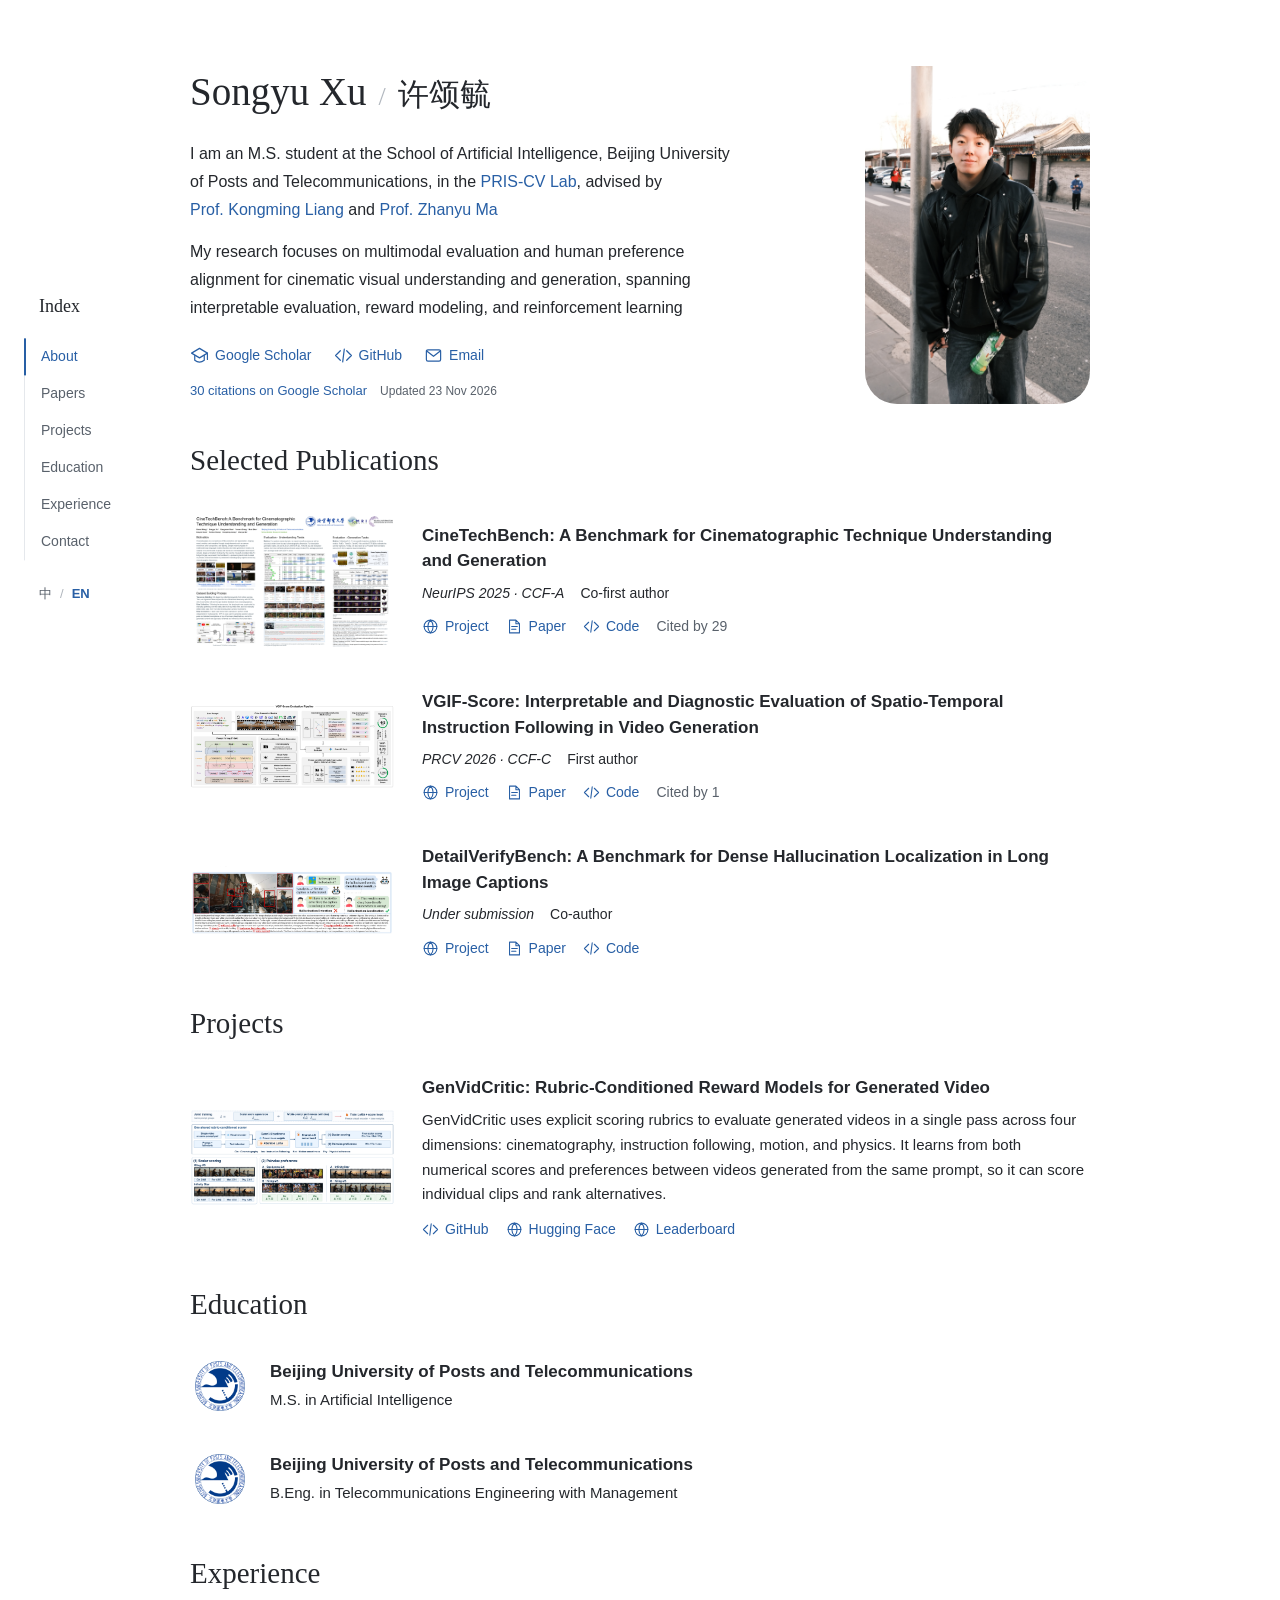
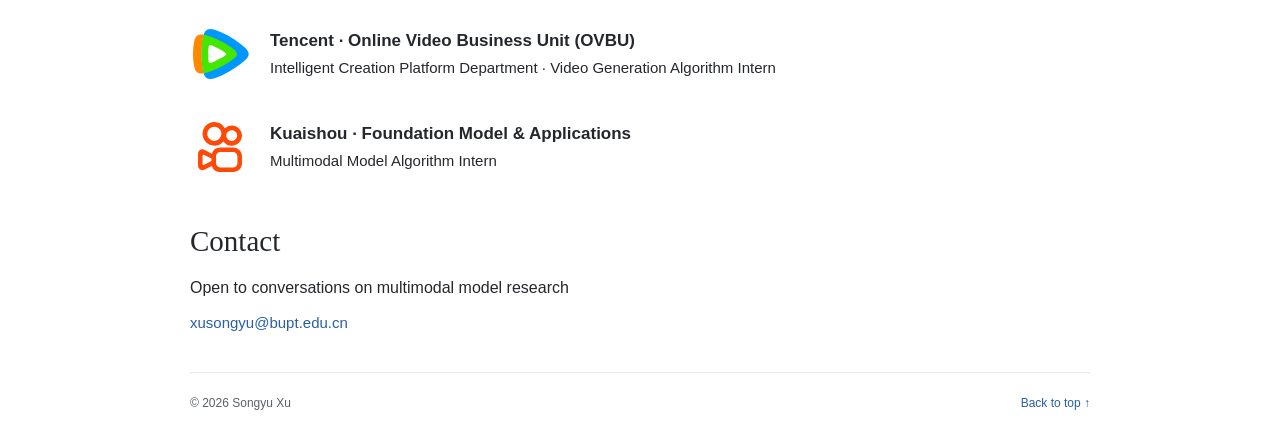
==== commit d9164abe: "Describe GenVidCritic and link its leaderboard" ====
--- a/index.html
+++ b/index.html
@@ -125,7 +125,8 @@
         <button type="button" class="paper-image" data-figure aria-label="View figure"><img src="assets/genvidcritic-architecture.png" alt="GenVidCritic architecture for training video reward models" loading="lazy"></button>
         <div class="paper-copy">
           <h3><a href="https://github.com/notyourkev/GenVidCritic" target="_blank" rel="noreferrer">GenVidCritic: Rubric-Conditioned Reward Models for Generated Video</a></h3>
-          <div class="paper-links"><a href="https://github.com/notyourkev/GenVidCritic" target="_blank" rel="noreferrer"><svg class="icon" aria-hidden="true"><use href="#icon-code"/></svg>GitHub</a><a href="https://huggingface.co/Notyourkev/GenVidCritic-4B" target="_blank" rel="noreferrer"><svg class="icon" aria-hidden="true"><use href="#icon-globe"/></svg>Hugging Face</a></div>
+          <p class="role" data-zh="GenVidCritic 按明确的评分细则，一次推理即可评估生成视频的四个维度：电影摄影、指令遵循、运动表现和物理合理性。模型结合分数监督和同提示词下的视频偏好训练，既能给单条视频打分，也能对多个候选视频排序。" data-en="GenVidCritic uses explicit scoring rubrics to evaluate generated videos in a single pass across four dimensions: cinematography, instruction following, motion, and physics. It learns from both numerical scores and preferences between videos generated from the same prompt, so it can score individual clips and rank alternatives.">GenVidCritic uses explicit scoring rubrics to evaluate generated videos in a single pass across four dimensions: cinematography, instruction following, motion, and physics. It learns from both numerical scores and preferences between videos generated from the same prompt, so it can score individual clips and rank alternatives.</p>
+          <div class="paper-links"><a href="https://github.com/notyourkev/GenVidCritic" target="_blank" rel="noreferrer"><svg class="icon" aria-hidden="true"><use href="#icon-code"/></svg>GitHub</a><a href="https://huggingface.co/Notyourkev/GenVidCritic-4B" target="_blank" rel="noreferrer"><svg class="icon" aria-hidden="true"><use href="#icon-globe"/></svg>Hugging Face</a><a href="https://notyourkev.github.io/GenVidCritic/" target="_blank" rel="noreferrer"><svg class="icon" aria-hidden="true"><use href="#icon-globe"/></svg>Leaderboard</a></div>
         </div>
       </article>
     </section>
@@ -174,6 +175,6 @@
     <footer><span>© <span id="year"></span> Songyu Xu</span><a href="#about" data-zh="返回顶部 ↑" data-en="Back to top ↑">Back to top ↑</a></footer>
   </main>
   <dialog class="figure-dialog" aria-labelledby="figure-caption"><button type="button" class="dialog-close" aria-label="Close / 关闭">×</button><figure><img id="figure-image" alt=""><figcaption id="figure-caption"></figcaption></figure></dialog>
-  <script src="script.js?v=20261122-english"></script>
+  <script src="script.js?v=20261127-projects"></script>
 </body>
 </html>
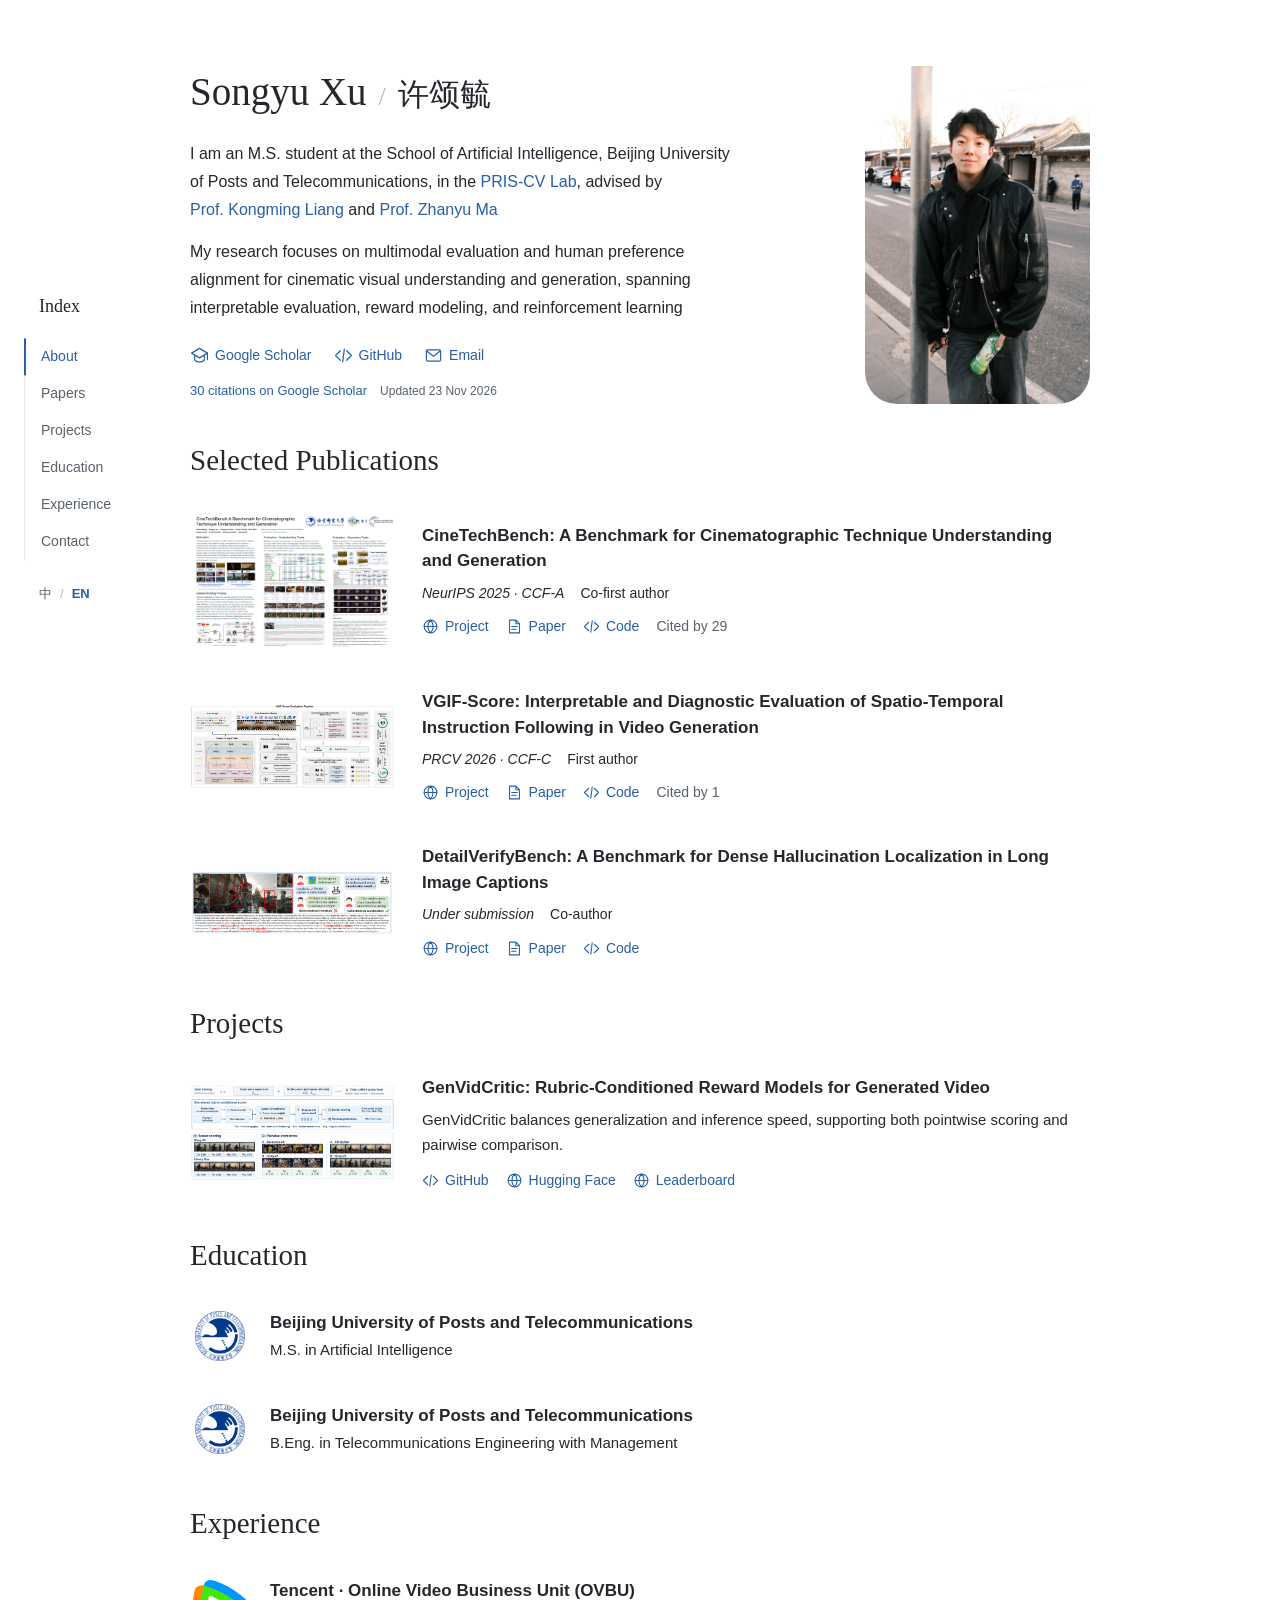
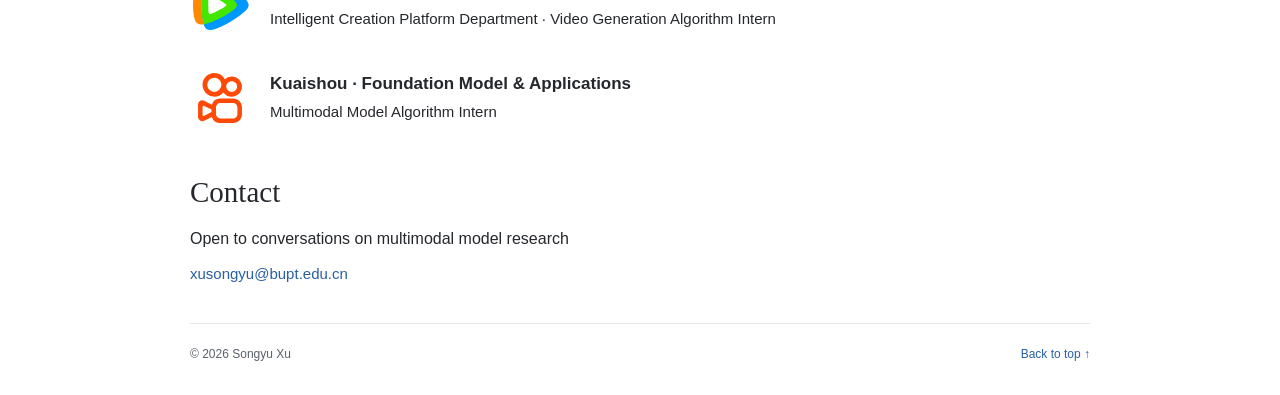
==== commit 419ceeca: "Shorten the GenVidCritic description" ====
--- a/index.html
+++ b/index.html
@@ -125,7 +125,7 @@
         <button type="button" class="paper-image" data-figure aria-label="View figure"><img src="assets/genvidcritic-architecture.png" alt="GenVidCritic architecture for training video reward models" loading="lazy"></button>
         <div class="paper-copy">
           <h3><a href="https://github.com/notyourkev/GenVidCritic" target="_blank" rel="noreferrer">GenVidCritic: Rubric-Conditioned Reward Models for Generated Video</a></h3>
-          <p class="role" data-zh="GenVidCritic 按明确的评分细则，一次推理即可评估生成视频的四个维度：电影摄影、指令遵循、运动表现和物理合理性。模型结合分数监督和同提示词下的视频偏好训练，既能给单条视频打分，也能对多个候选视频排序。" data-en="GenVidCritic uses explicit scoring rubrics to evaluate generated videos in a single pass across four dimensions: cinematography, instruction following, motion, and physics. It learns from both numerical scores and preferences between videos generated from the same prompt, so it can score individual clips and rank alternatives.">GenVidCritic uses explicit scoring rubrics to evaluate generated videos in a single pass across four dimensions: cinematography, instruction following, motion, and physics. It learns from both numerical scores and preferences between videos generated from the same prompt, so it can score individual clips and rank alternatives.</p>
+          <p class="role" data-zh="GenVidCritic 兼顾泛化性能与推理速度，支持单视频评分（pointwise）和成对比较（pairwise）。" data-en="GenVidCritic balances generalization and inference speed, supporting both pointwise scoring and pairwise comparison.">GenVidCritic balances generalization and inference speed, supporting both pointwise scoring and pairwise comparison.</p>
           <div class="paper-links"><a href="https://github.com/notyourkev/GenVidCritic" target="_blank" rel="noreferrer"><svg class="icon" aria-hidden="true"><use href="#icon-code"/></svg>GitHub</a><a href="https://huggingface.co/Notyourkev/GenVidCritic-4B" target="_blank" rel="noreferrer"><svg class="icon" aria-hidden="true"><use href="#icon-globe"/></svg>Hugging Face</a><a href="https://notyourkev.github.io/GenVidCritic/" target="_blank" rel="noreferrer"><svg class="icon" aria-hidden="true"><use href="#icon-globe"/></svg>Leaderboard</a></div>
         </div>
       </article>
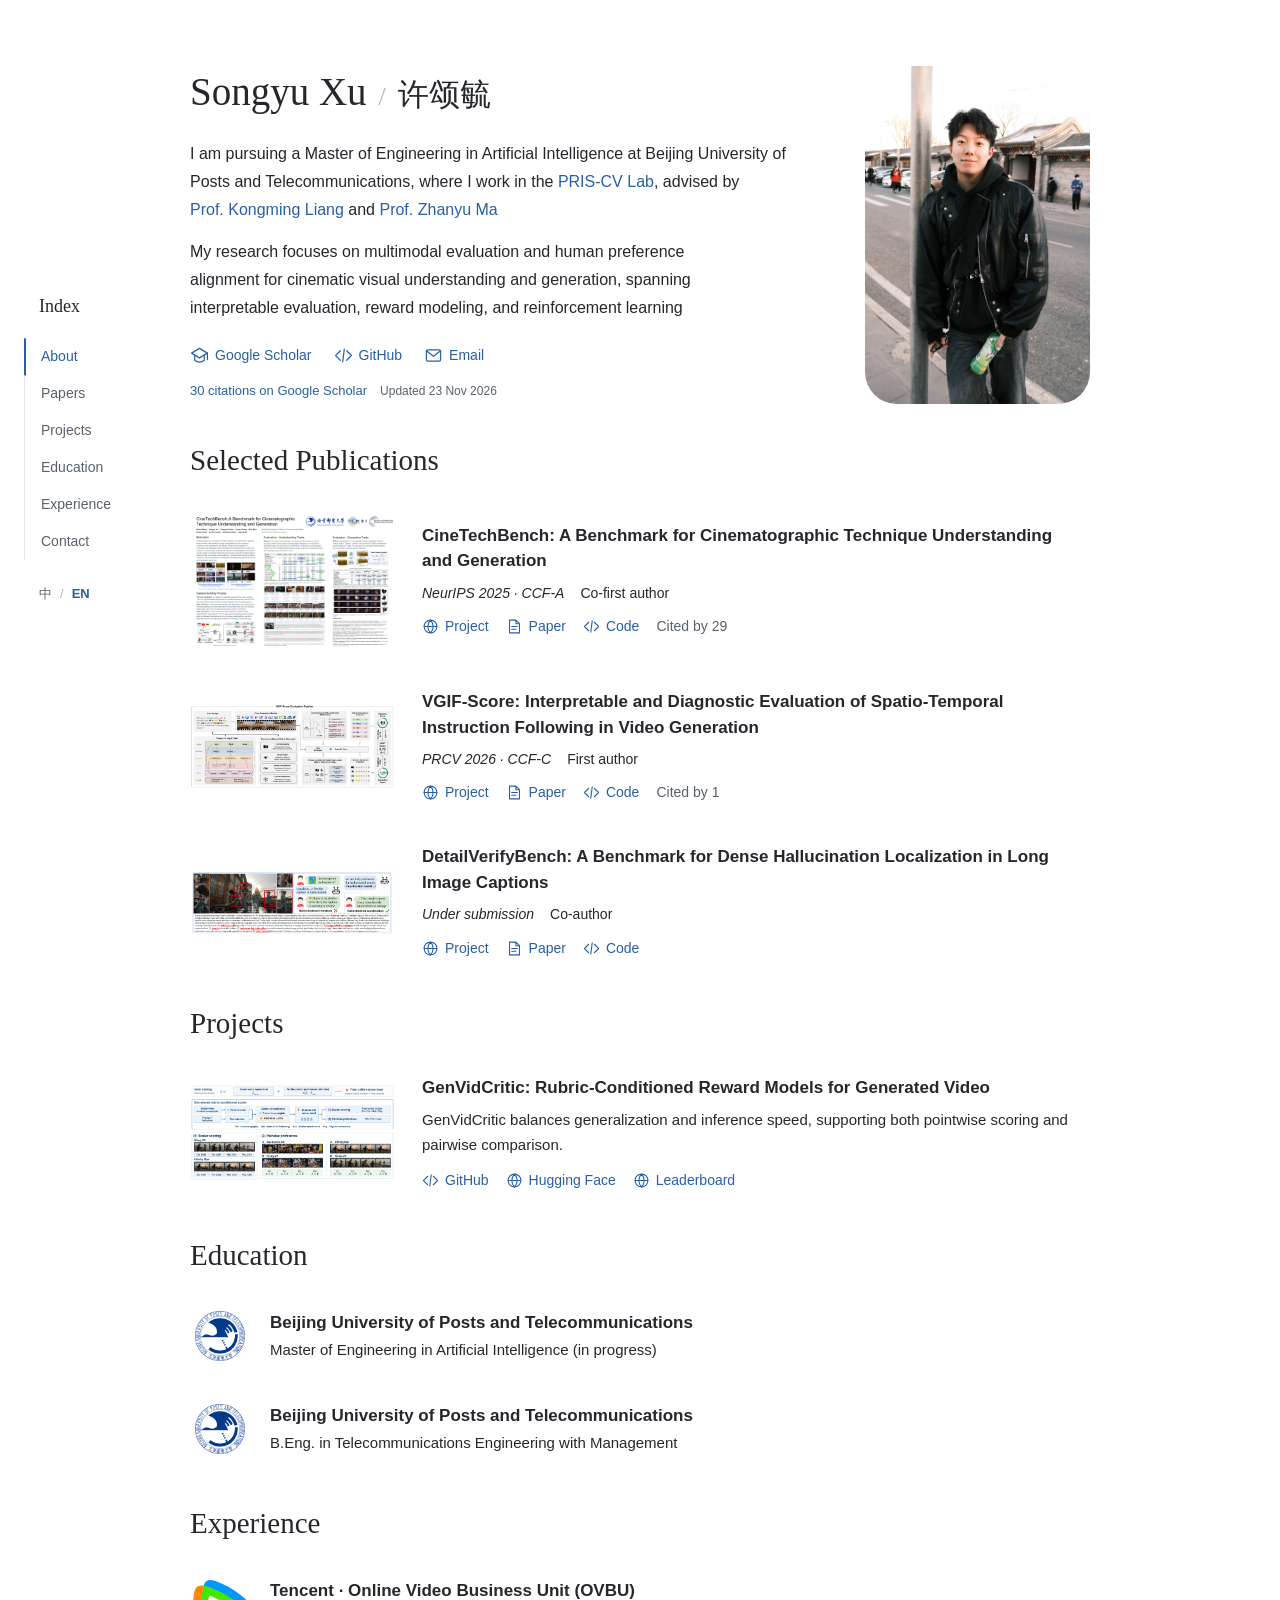
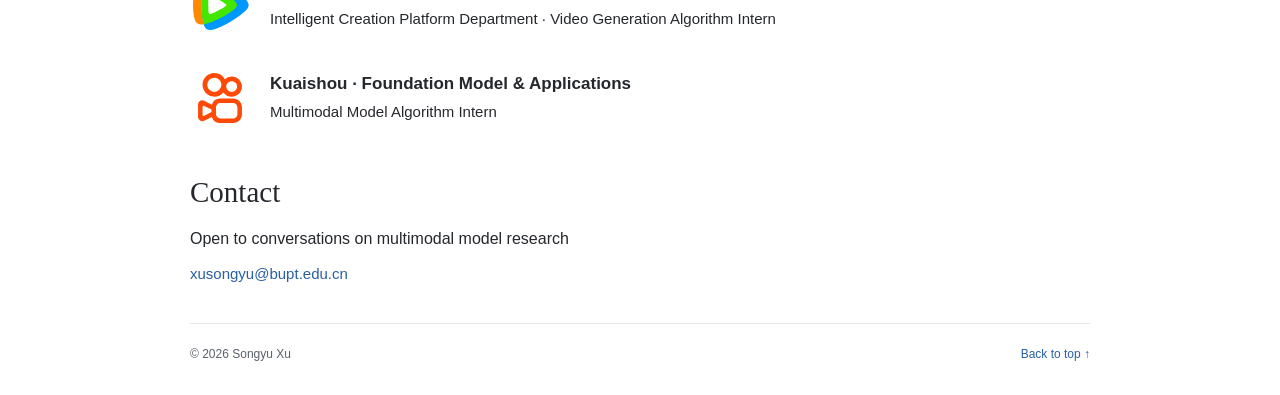
==== commit 2cb1bbda: "Clarify engineering degrees on the homepage" ====
--- a/index.html
+++ b/index.html
@@ -79,7 +79,7 @@
     <section id="about" class="intro" aria-labelledby="profile-title">
       <div class="intro-copy">
         <h1 id="profile-title"><span data-zh="许颂毓" data-en="Songyu Xu">Songyu Xu</span><span class="name-divider" aria-hidden="true">/</span><small data-zh="Songyu Xu" data-en="许颂毓">许颂毓</small></h1>
-        <p class="intro-bio"><span data-zh="现为北京邮电大学人工智能学院 " data-en="I am an M.S. student at the School of Artificial Intelligence, Beijing University of Posts and Telecommunications, in the ">I am an M.S. student at the School of Artificial Intelligence, Beijing University of Posts and Telecommunications, in the </span><a href="https://github.com/PRIS-CV" target="_blank" rel="noreferrer">PRIS-CV Lab</a><span data-zh=" 硕士生，导师为" data-en=", advised by ">, advised by </span><a href="https://griffinliang.github.io/" target="_blank" rel="noreferrer" data-zh="梁孔明教授" data-en="Prof. Kongming Liang">Prof. Kongming Liang</a><span data-zh="和" data-en=" and "> and </span><a href="https://zhanyuma.cn/index.html" target="_blank" rel="noreferrer" data-zh="马占宇教授" data-en="Prof. Zhanyu Ma">Prof. Zhanyu Ma</a></p>
+        <p class="intro-bio"><span data-zh="我在北京邮电大学人工智能学院攻读人工智能专业工学硕士学位，在 " data-en="I am pursuing a Master of Engineering in Artificial Intelligence at Beijing University of Posts and Telecommunications, where I work in the ">I am pursuing a Master of Engineering in Artificial Intelligence at Beijing University of Posts and Telecommunications, where I work in the </span><a href="https://github.com/PRIS-CV" target="_blank" rel="noreferrer">PRIS-CV Lab</a><span data-zh=" 开展研究，导师为" data-en=", advised by ">, advised by </span><a href="https://griffinliang.github.io/" target="_blank" rel="noreferrer" data-zh="梁孔明教授" data-en="Prof. Kongming Liang">Prof. Kongming Liang</a><span data-zh="和" data-en=" and "> and </span><a href="https://zhanyuma.cn/index.html" target="_blank" rel="noreferrer" data-zh="马占宇教授" data-en="Prof. Zhanyu Ma">Prof. Zhanyu Ma</a></p>
         <p class="intro-interests" data-zh="主要研究方向为面向影视视觉理解与生成的多模态评测与人类偏好对齐，研究内容涵盖可解释评测、奖励建模与强化学习" data-en="My research focuses on multimodal evaluation and human preference alignment for cinematic visual understanding and generation, spanning interpretable evaluation, reward modeling, and reinforcement learning">My research focuses on multimodal evaluation and human preference alignment for cinematic visual understanding and generation, spanning interpretable evaluation, reward modeling, and reinforcement learning</p>
         <div class="profile-links">
           <a href="https://scholar.google.com/citations?user=dPrvOpQAAAAJ&amp;hl=zh-CN" target="_blank" rel="noreferrer"><svg class="icon" aria-hidden="true"><use href="#icon-scholar"/></svg>Google Scholar</a>
@@ -137,14 +137,14 @@
         <a class="company-mark bupt-mark" href="https://www.bupt.edu.cn/" target="_blank" rel="noreferrer" aria-label="北京邮电大学官网"><img src="assets/bupt-logo.png" alt="北京邮电大学校徽" width="316" height="316"></a>
         <div>
           <h3 data-zh="北京邮电大学" data-en="Beijing University of Posts and Telecommunications">Beijing University of Posts and Telecommunications</h3>
-          <p class="role" data-zh="人工智能 · 硕士" data-en="M.S. in Artificial Intelligence">M.S. in Artificial Intelligence</p>
+          <p class="role" data-zh="人工智能 · 工学硕士（在读）" data-en="Master of Engineering in Artificial Intelligence (in progress)">Master of Engineering in Artificial Intelligence (in progress)</p>
         </div>
       </article>
       <article class="experience education-entry">
         <a class="company-mark bupt-mark" href="https://www.bupt.edu.cn/" target="_blank" rel="noreferrer" aria-label="北京邮电大学官网"><img src="assets/bupt-logo.png" alt="北京邮电大学校徽" width="316" height="316"></a>
         <div>
           <h3 data-zh="北京邮电大学" data-en="Beijing University of Posts and Telecommunications">Beijing University of Posts and Telecommunications</h3>
-          <p class="role" data-zh="电信工程及管理 · 本科" data-en="B.Eng. in Telecommunications Engineering with Management">B.Eng. in Telecommunications Engineering with Management</p>
+          <p class="role" data-zh="电信工程及管理 · 工学学士" data-en="B.Eng. in Telecommunications Engineering with Management">B.Eng. in Telecommunications Engineering with Management</p>
         </div>
       </article>
     </section>
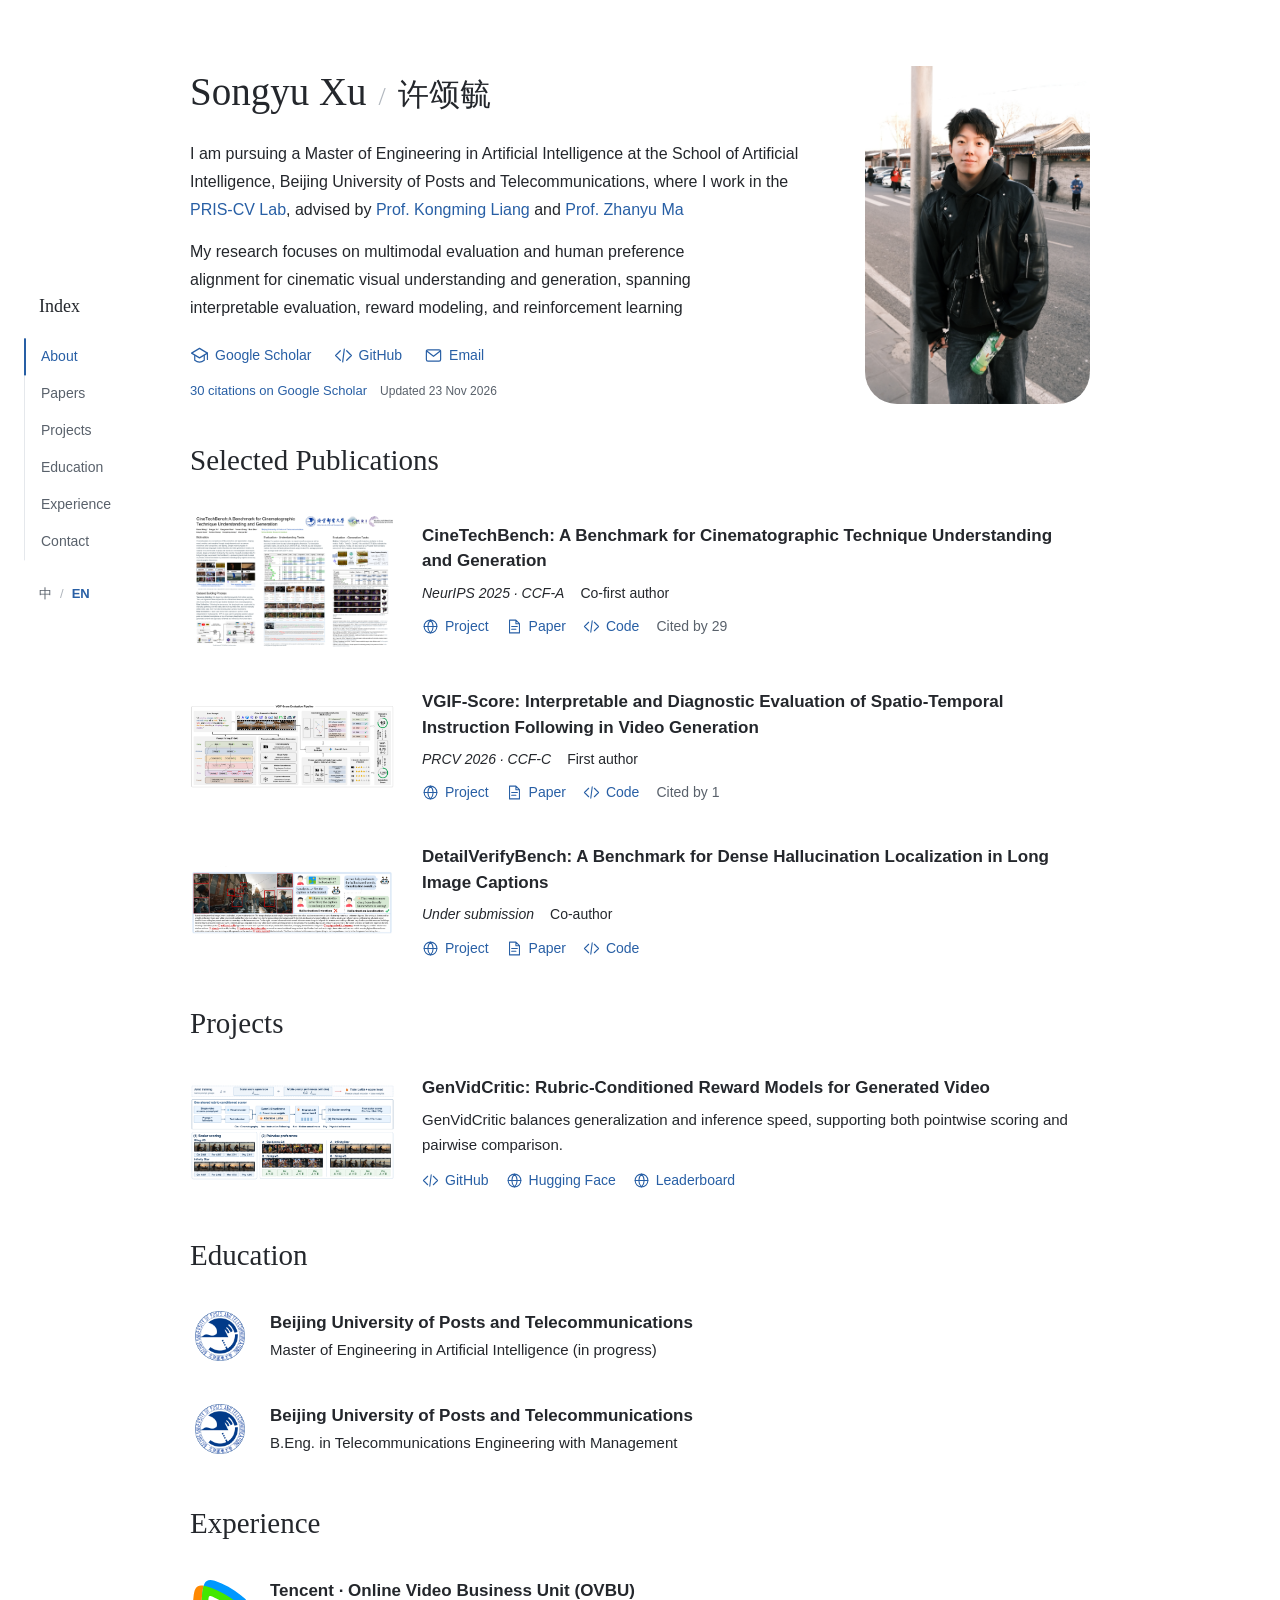
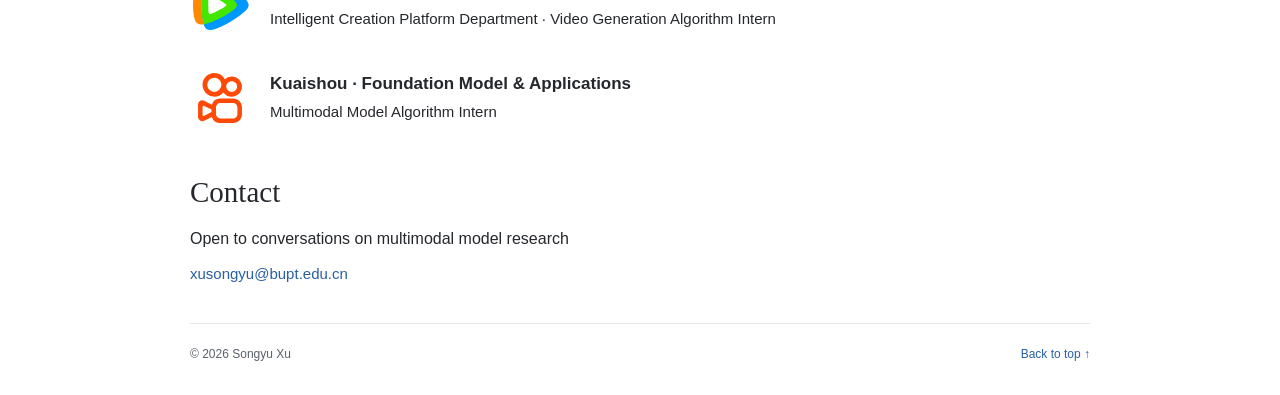
==== commit c83400b8: "Preserve the school affiliation in the English bio" ====
--- a/index.html
+++ b/index.html
@@ -79,7 +79,7 @@
     <section id="about" class="intro" aria-labelledby="profile-title">
       <div class="intro-copy">
         <h1 id="profile-title"><span data-zh="许颂毓" data-en="Songyu Xu">Songyu Xu</span><span class="name-divider" aria-hidden="true">/</span><small data-zh="Songyu Xu" data-en="许颂毓">许颂毓</small></h1>
-        <p class="intro-bio"><span data-zh="我在北京邮电大学人工智能学院攻读人工智能专业工学硕士学位，在 " data-en="I am pursuing a Master of Engineering in Artificial Intelligence at Beijing University of Posts and Telecommunications, where I work in the ">I am pursuing a Master of Engineering in Artificial Intelligence at Beijing University of Posts and Telecommunications, where I work in the </span><a href="https://github.com/PRIS-CV" target="_blank" rel="noreferrer">PRIS-CV Lab</a><span data-zh=" 开展研究，导师为" data-en=", advised by ">, advised by </span><a href="https://griffinliang.github.io/" target="_blank" rel="noreferrer" data-zh="梁孔明教授" data-en="Prof. Kongming Liang">Prof. Kongming Liang</a><span data-zh="和" data-en=" and "> and </span><a href="https://zhanyuma.cn/index.html" target="_blank" rel="noreferrer" data-zh="马占宇教授" data-en="Prof. Zhanyu Ma">Prof. Zhanyu Ma</a></p>
+        <p class="intro-bio"><span data-zh="我在北京邮电大学人工智能学院攻读人工智能专业工学硕士学位，在 " data-en="I am pursuing a Master of Engineering in Artificial Intelligence at the School of Artificial Intelligence, Beijing University of Posts and Telecommunications, where I work in the ">I am pursuing a Master of Engineering in Artificial Intelligence at the School of Artificial Intelligence, Beijing University of Posts and Telecommunications, where I work in the </span><a href="https://github.com/PRIS-CV" target="_blank" rel="noreferrer">PRIS-CV Lab</a><span data-zh=" 开展研究，导师为" data-en=", advised by ">, advised by </span><a href="https://griffinliang.github.io/" target="_blank" rel="noreferrer" data-zh="梁孔明教授" data-en="Prof. Kongming Liang">Prof. Kongming Liang</a><span data-zh="和" data-en=" and "> and </span><a href="https://zhanyuma.cn/index.html" target="_blank" rel="noreferrer" data-zh="马占宇教授" data-en="Prof. Zhanyu Ma">Prof. Zhanyu Ma</a></p>
         <p class="intro-interests" data-zh="主要研究方向为面向影视视觉理解与生成的多模态评测与人类偏好对齐，研究内容涵盖可解释评测、奖励建模与强化学习" data-en="My research focuses on multimodal evaluation and human preference alignment for cinematic visual understanding and generation, spanning interpretable evaluation, reward modeling, and reinforcement learning">My research focuses on multimodal evaluation and human preference alignment for cinematic visual understanding and generation, spanning interpretable evaluation, reward modeling, and reinforcement learning</p>
         <div class="profile-links">
           <a href="https://scholar.google.com/citations?user=dPrvOpQAAAAJ&amp;hl=zh-CN" target="_blank" rel="noreferrer"><svg class="icon" aria-hidden="true"><use href="#icon-scholar"/></svg>Google Scholar</a>
